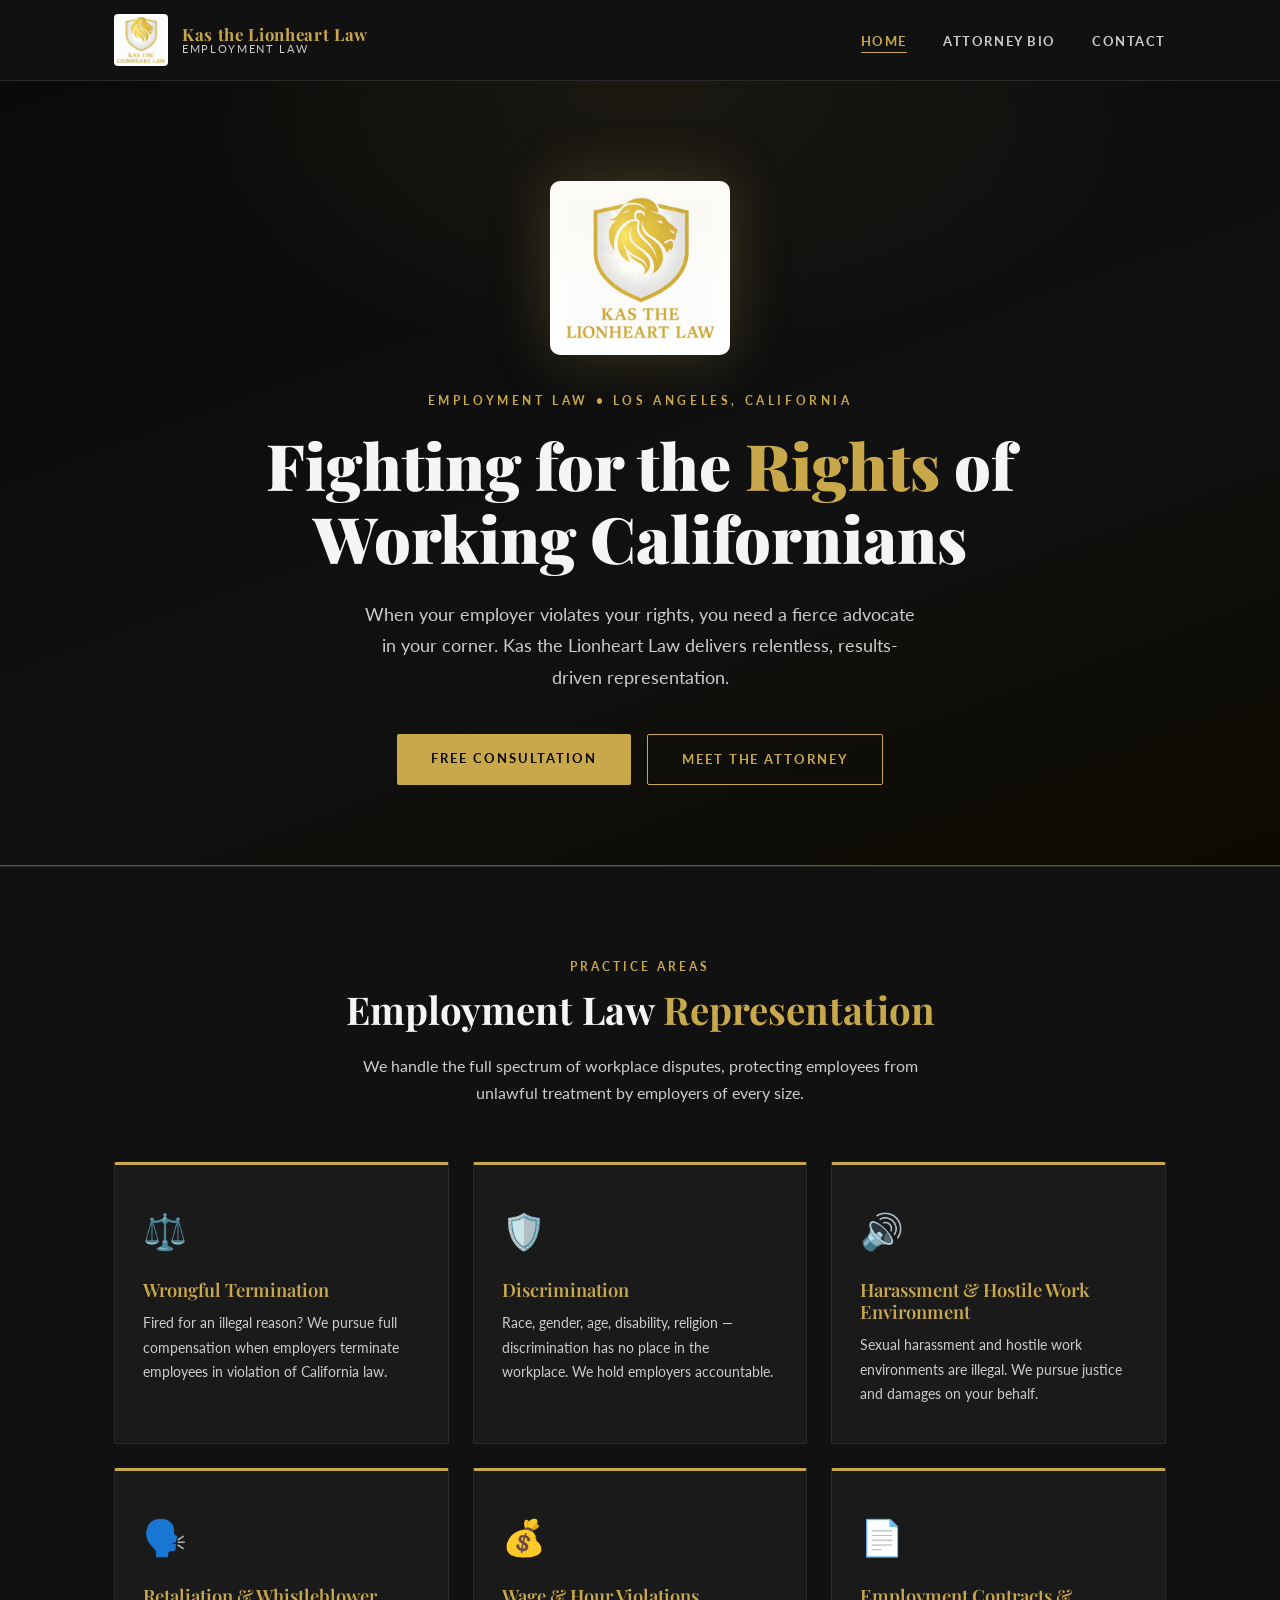
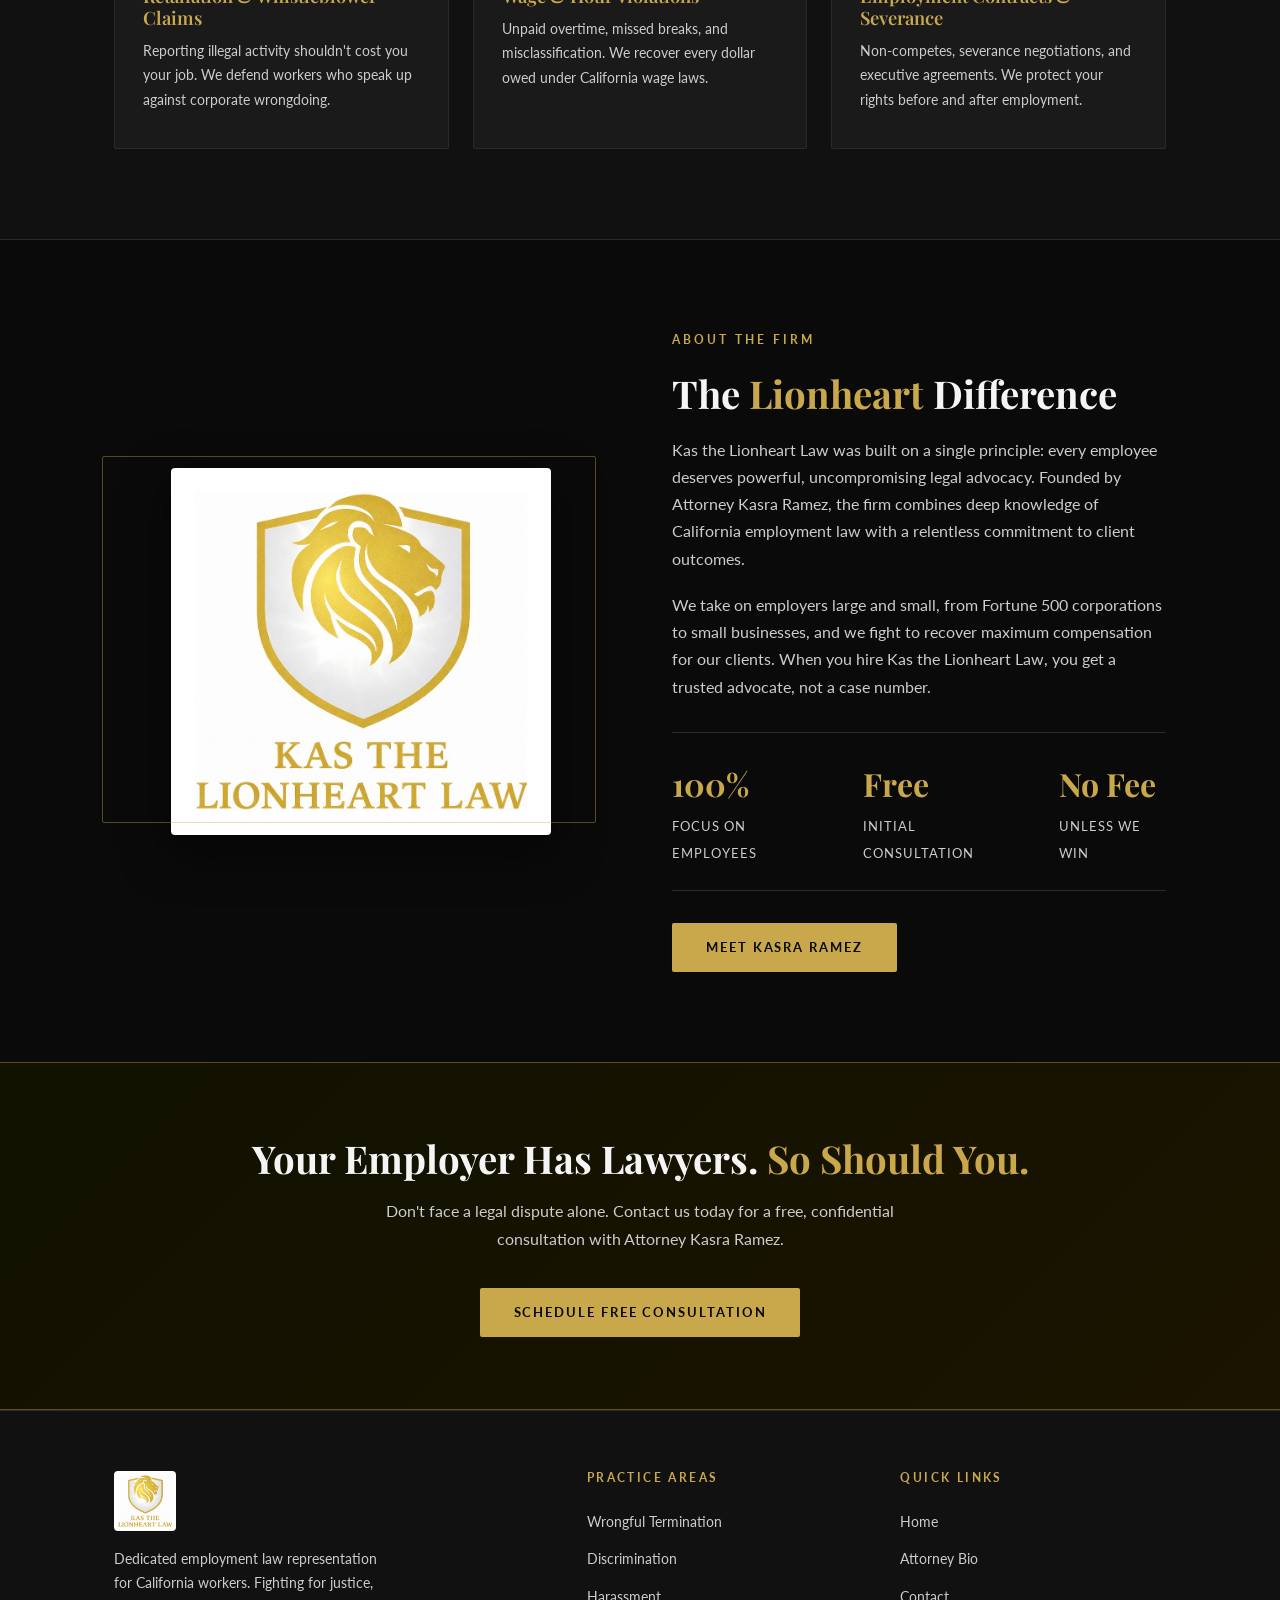
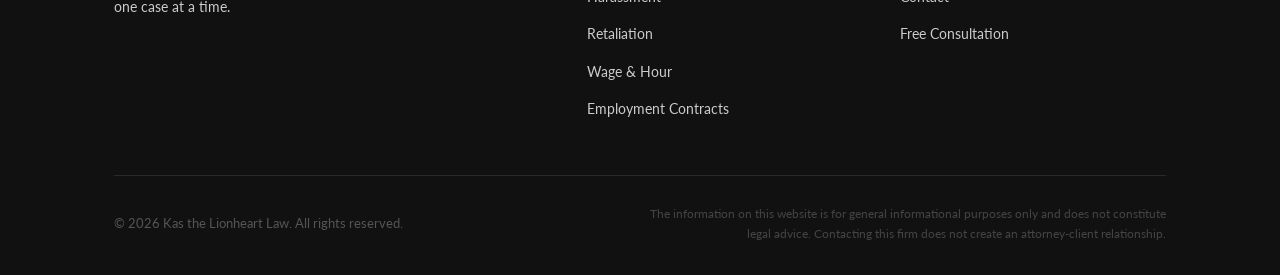
==== index.html @ 190e37e6 "first commit" ====
<!DOCTYPE html>
<html lang="en">
<head>
  <meta charset="UTF-8" />
  <meta name="viewport" content="width=device-width, initial-scale=1.0" />
  <title>Kas the Lionheart Law | Employment Law Attorney Los Angeles</title>
  <meta name="description" content="Kas the Lionheart Law — Aggressive employment law representation in Los Angeles. Attorney Kasra Ramez fights for workers' rights." />
  <link rel="stylesheet" href="styles.css" />
</head>
<body>

  <!-- ===== NAVIGATION ===== -->
  <nav class="navbar">
    <div class="container">
      <a href="index.html" class="navbar-brand">
        <img src="images/logo.jpg" alt="Kas the Lionheart Law Logo" />
        <div class="brand-text">
          <span class="firm-name">Kas the Lionheart Law</span>
          <span class="firm-sub">Employment Law</span>
        </div>
      </a>
      <ul class="nav-links">
        <li><a href="index.html" class="active">Home</a></li>
        <li><a href="bio.html">Attorney Bio</a></li>
        <li><a href="contact.html">Contact</a></li>
      </ul>
    </div>
  </nav>

  <!-- ===== HERO ===== -->
  <section class="hero">
    <div class="container">
      <img src="images/logo.jpg" alt="Kas the Lionheart Law" class="hero-logo" />
      <p class="hero-eyebrow">Employment Law &bull; Los Angeles, California</p>
      <h1>
        Fighting for the <em>Rights</em> of Working Californians
      </h1>
      <p class="hero-tagline">
        When your employer violates your rights, you need a fierce advocate in your corner.
        Kas the Lionheart Law delivers relentless, results-driven representation.
      </p>
      <div class="hero-cta">
        <a href="contact.html" class="btn btn-gold">Free Consultation</a>
        <a href="bio.html" class="btn btn-outline">Meet the Attorney</a>
      </div>
    </div>
  </section>

  <hr class="gold-rule" />

  <!-- ===== SERVICES ===== -->
  <section class="services">
    <div class="container">
      <div class="services-header">
        <p class="section-label">Practice Areas</p>
        <h2 class="section-title">Employment Law <span>Representation</span></h2>
        <p style="max-width:560px;margin:0 auto;font-size:1rem;">
          We handle the full spectrum of workplace disputes, protecting employees
          from unlawful treatment by employers of every size.
        </p>
      </div>
      <div class="services-grid">

        <div class="service-card">
          <div class="service-icon">⚖️</div>
          <h3>Wrongful Termination</h3>
          <p>Fired for an illegal reason? We pursue full compensation when employers terminate employees in violation of California law.</p>
        </div>

        <div class="service-card">
          <div class="service-icon">🛡️</div>
          <h3>Discrimination</h3>
          <p>Race, gender, age, disability, religion — discrimination has no place in the workplace. We hold employers accountable.</p>
        </div>

        <div class="service-card">
          <div class="service-icon">🔊</div>
          <h3>Harassment &amp; Hostile Work Environment</h3>
          <p>Sexual harassment and hostile work environments are illegal. We pursue justice and damages on your behalf.</p>
        </div>

        <div class="service-card">
          <div class="service-icon">🗣️</div>
          <h3>Retaliation &amp; Whistleblower Claims</h3>
          <p>Reporting illegal activity shouldn't cost you your job. We defend workers who speak up against corporate wrongdoing.</p>
        </div>

        <div class="service-card">
          <div class="service-icon">💰</div>
          <h3>Wage &amp; Hour Violations</h3>
          <p>Unpaid overtime, missed breaks, and misclassification. We recover every dollar owed under California wage laws.</p>
        </div>

        <div class="service-card">
          <div class="service-icon">📄</div>
          <h3>Employment Contracts &amp; Severance</h3>
          <p>Non-competes, severance negotiations, and executive agreements. We protect your rights before and after employment.</p>
        </div>

      </div>
    </div>
  </section>

  <!-- ===== ABOUT STRIP ===== -->
  <section class="about-strip">
    <div class="container">
      <div class="about-strip-img">
        <img src="images/logo.jpg" alt="Kas the Lionheart Law" style="background:#fff;padding:24px;border-radius:4px;" />
      </div>
      <div class="about-strip-text">
        <p class="section-label">About the Firm</p>
        <h2 class="section-title">The <span>Lionheart</span> Difference</h2>
        <p>
          Kas the Lionheart Law was built on a single principle: every employee deserves
          powerful, uncompromising legal advocacy. Founded by Attorney Kasra Ramez,
          the firm combines deep knowledge of California employment law with a
          relentless commitment to client outcomes.
        </p>
        <p>
          We take on employers large and small, from Fortune 500 corporations to
          small businesses, and we fight to recover maximum compensation for our clients.
          When you hire Kas the Lionheart Law, you get a trusted advocate, not a
          case number.
        </p>
        <div class="stat-row">
          <div class="stat-item">
            <strong>100%</strong>
            <span>Focus on Employees</span>
          </div>
          <div class="stat-item">
            <strong>Free</strong>
            <span>Initial Consultation</span>
          </div>
          <div class="stat-item">
            <strong>No Fee</strong>
            <span>Unless We Win</span>
          </div>
        </div>
        <a href="bio.html" class="btn btn-gold">Meet Kasra Ramez</a>
      </div>
    </div>
  </section>

  <!-- ===== CTA BANNER ===== -->
  <section class="cta-banner">
    <div class="container">
      <h2>Your Employer Has Lawyers. <span style="color:var(--gold)">So Should You.</span></h2>
      <p>
        Don't face a legal dispute alone. Contact us today for a free,
        confidential consultation with Attorney Kasra Ramez.
      </p>
      <a href="contact.html" class="btn btn-gold">Schedule Free Consultation</a>
    </div>
  </section>

  <!-- ===== FOOTER ===== -->
  <footer class="footer">
    <div class="container">
      <div class="footer-grid">

        <div class="footer-brand">
          <img src="images/logo.jpg" alt="Kas the Lionheart Law" />
          <p>Dedicated employment law representation for California workers. Fighting for justice, one case at a time.</p>
        </div>

        <div class="footer-col">
          <h4>Practice Areas</h4>
          <ul>
            <li><a href="#">Wrongful Termination</a></li>
            <li><a href="#">Discrimination</a></li>
            <li><a href="#">Harassment</a></li>
            <li><a href="#">Retaliation</a></li>
            <li><a href="#">Wage &amp; Hour</a></li>
            <li><a href="#">Employment Contracts</a></li>
          </ul>
        </div>

        <div class="footer-col">
          <h4>Quick Links</h4>
          <ul>
            <li><a href="index.html">Home</a></li>
            <li><a href="bio.html">Attorney Bio</a></li>
            <li><a href="contact.html">Contact</a></li>
            <li><a href="contact.html">Free Consultation</a></li>
          </ul>
        </div>

      </div>

      <div class="footer-bottom">
        <p>&copy; 2026 Kas the Lionheart Law. All rights reserved.</p>
        <p class="disclaimer">
          The information on this website is for general informational purposes only and does not
          constitute legal advice. Contacting this firm does not create an attorney-client relationship.
        </p>
      </div>
    </div>
  </footer>

</body>
</html>
---- styles.css ----
/* ===========================
   KAS THE LIONHEART LAW
   Global Stylesheet
   Theme: Black / White / Gold
   =========================== */

@import url('https://fonts.googleapis.com/css2?family=Playfair+Display:wght@400;600;700;900&family=Lato:wght@300;400;700&display=swap');

/* ---- Reset & Base ---- */
*, *::before, *::after {
  box-sizing: border-box;
  margin: 0;
  padding: 0;
}

:root {
  --gold:        #c9a84c;
  --gold-light:  #e8c96a;
  --gold-dark:   #a07830;
  --black:       #0a0a0a;
  --black-soft:  #111111;
  --black-card:  #1a1a1a;
  --black-hover: #222222;
  --white:       #f5f5f5;
  --white-muted: #cccccc;
  --border:      #2a2a2a;
  --border-gold: rgba(201,168,76,0.4);
  --font-serif:  'Playfair Display', Georgia, serif;
  --font-sans:   'Lato', Arial, sans-serif;
}

html {
  scroll-behavior: smooth;
}

body {
  background-color: var(--black);
  color: var(--white);
  font-family: var(--font-sans);
  font-size: 16px;
  line-height: 1.7;
}

a {
  color: var(--gold);
  text-decoration: none;
  transition: color 0.25s ease;
}

a:hover {
  color: var(--gold-light);
}

img {
  max-width: 100%;
  height: auto;
  display: block;
}

h1, h2, h3, h4 {
  font-family: var(--font-serif);
  line-height: 1.2;
  color: var(--white);
}

p {
  color: var(--white-muted);
  margin-bottom: 1rem;
}

.container {
  max-width: 1100px;
  margin: 0 auto;
  padding: 0 24px;
}

/* ---- Gold Divider ---- */
.gold-rule {
  border: none;
  border-top: 1px solid var(--gold);
  opacity: 0.5;
  margin: 0;
}

/* ---- Section Titles ---- */
.section-label {
  font-family: var(--font-sans);
  font-size: 0.75rem;
  font-weight: 700;
  letter-spacing: 0.25em;
  text-transform: uppercase;
  color: var(--gold);
  margin-bottom: 0.5rem;
}

.section-title {
  font-size: clamp(1.8rem, 3vw, 2.8rem);
  font-weight: 700;
  margin-bottom: 1.25rem;
}

.section-title span {
  color: var(--gold);
}

/* ===========================
   NAVIGATION
   =========================== */
.navbar {
  position: sticky;
  top: 0;
  z-index: 1000;
  background: var(--black-soft);
  border-bottom: 1px solid var(--border);
  padding: 14px 0;
}

.navbar .container {
  display: flex;
  align-items: center;
  justify-content: space-between;
}

.navbar-brand {
  display: flex;
  align-items: center;
  gap: 14px;
  text-decoration: none;
}

.navbar-brand img {
  height: 52px;
  width: auto;
  background: #fff;
  border-radius: 4px;
  padding: 3px;
}

.brand-text {
  display: flex;
  flex-direction: column;
  line-height: 1.1;
}

.brand-text .firm-name {
  font-family: var(--font-serif);
  font-size: 1.05rem;
  font-weight: 700;
  color: var(--gold);
  letter-spacing: 0.04em;
}

.brand-text .firm-sub {
  font-size: 0.7rem;
  letter-spacing: 0.15em;
  text-transform: uppercase;
  color: var(--white-muted);
}

.nav-links {
  list-style: none;
  display: flex;
  gap: 36px;
}

.nav-links a {
  font-family: var(--font-sans);
  font-size: 0.82rem;
  font-weight: 700;
  letter-spacing: 0.12em;
  text-transform: uppercase;
  color: var(--white-muted);
  position: relative;
  padding-bottom: 4px;
  transition: color 0.25s ease;
}

.nav-links a::after {
  content: '';
  position: absolute;
  bottom: 0;
  left: 0;
  width: 0;
  height: 1px;
  background: var(--gold);
  transition: width 0.3s ease;
}

.nav-links a:hover,
.nav-links a.active {
  color: var(--gold);
}

.nav-links a:hover::after,
.nav-links a.active::after {
  width: 100%;
}

/* ===========================
   HERO
   =========================== */
.hero {
  position: relative;
  background: linear-gradient(160deg, #0a0a0a 0%, #111111 60%, #0d0a00 100%);
  padding: 100px 0 80px;
  overflow: hidden;
  text-align: center;
}

.hero::before {
  content: '';
  position: absolute;
  inset: 0;
  background:
    radial-gradient(ellipse 60% 50% at 50% 0%, rgba(201,168,76,0.08) 0%, transparent 70%);
  pointer-events: none;
}

.hero-logo {
  margin: 0 auto 36px;
  width: 180px;
  background: #fff;
  border-radius: 10px;
  padding: 16px;
  box-shadow: 0 0 60px rgba(201,168,76,0.25);
}

.hero-eyebrow {
  font-family: var(--font-sans);
  font-size: 0.75rem;
  font-weight: 700;
  letter-spacing: 0.3em;
  text-transform: uppercase;
  color: var(--gold);
  margin-bottom: 16px;
}

.hero h1 {
  font-size: clamp(2.2rem, 5vw, 4rem);
  font-weight: 900;
  max-width: 760px;
  margin: 0 auto 24px;
  line-height: 1.15;
}

.hero h1 em {
  font-style: normal;
  color: var(--gold);
}

.hero-tagline {
  font-size: 1.1rem;
  max-width: 560px;
  margin: 0 auto 40px;
  color: var(--white-muted);
  line-height: 1.8;
}

.hero-cta {
  display: flex;
  justify-content: center;
  gap: 16px;
  flex-wrap: wrap;
}

/* ===========================
   BUTTONS
   =========================== */
.btn {
  display: inline-block;
  font-family: var(--font-sans);
  font-size: 0.8rem;
  font-weight: 700;
  letter-spacing: 0.15em;
  text-transform: uppercase;
  padding: 14px 34px;
  border-radius: 2px;
  border: none;
  cursor: pointer;
  transition: all 0.3s ease;
  text-decoration: none;
}

.btn-gold {
  background: var(--gold);
  color: var(--black);
}

.btn-gold:hover {
  background: var(--gold-light);
  color: var(--black);
  box-shadow: 0 6px 24px rgba(201,168,76,0.35);
  transform: translateY(-1px);
}

.btn-outline {
  background: transparent;
  color: var(--gold);
  border: 1px solid var(--gold);
}

.btn-outline:hover {
  background: rgba(201,168,76,0.08);
  color: var(--gold-light);
  border-color: var(--gold-light);
  transform: translateY(-1px);
}

/* ===========================
   SERVICES SECTION
   =========================== */
.services {
  padding: 90px 0;
  background: var(--black-soft);
  border-top: 1px solid var(--border);
  border-bottom: 1px solid var(--border);
}

.services-header {
  text-align: center;
  margin-bottom: 56px;
}

.services-grid {
  display: grid;
  grid-template-columns: repeat(auto-fit, minmax(280px, 1fr));
  gap: 24px;
}

.service-card {
  background: var(--black-card);
  border: 1px solid var(--border);
  border-top: 3px solid var(--gold);
  padding: 36px 28px;
  border-radius: 2px;
  transition: transform 0.3s ease, box-shadow 0.3s ease, border-color 0.3s ease;
}

.service-card:hover {
  transform: translateY(-4px);
  box-shadow: 0 12px 36px rgba(0,0,0,0.5);
  border-top-color: var(--gold-light);
}

.service-icon {
  font-size: 2.2rem;
  margin-bottom: 18px;
}

.service-card h3 {
  font-size: 1.15rem;
  font-weight: 600;
  margin-bottom: 10px;
  color: var(--gold);
}

.service-card p {
  font-size: 0.9rem;
  color: var(--white-muted);
  margin: 0;
}

/* ===========================
   ABOUT STRIP
   =========================== */
.about-strip {
  padding: 90px 0;
}

.about-strip .container {
  display: grid;
  grid-template-columns: 1fr 1fr;
  gap: 64px;
  align-items: center;
}

.about-strip-img {
  position: relative;
}

.about-strip-img img {
  border-radius: 2px;
  width: 100%;
  max-width: 380px;
  margin: 0 auto;
  box-shadow: 0 16px 48px rgba(0,0,0,0.6);
}

.about-strip-img::before {
  content: '';
  position: absolute;
  top: -12px;
  left: -12px;
  right: 12px;
  bottom: 12px;
  border: 1px solid var(--border-gold);
  border-radius: 2px;
  pointer-events: none;
}

.about-strip-text .section-title {
  margin-bottom: 20px;
}

.about-strip-text p {
  margin-bottom: 1.2rem;
}

.stat-row {
  display: flex;
  gap: 40px;
  margin: 32px 0;
  padding: 24px 0;
  border-top: 1px solid var(--border);
  border-bottom: 1px solid var(--border);
}

.stat-item strong {
  display: block;
  font-family: var(--font-serif);
  font-size: 2rem;
  color: var(--gold);
}

.stat-item span {
  font-size: 0.8rem;
  letter-spacing: 0.08em;
  text-transform: uppercase;
  color: var(--white-muted);
}

/* ===========================
   CTA BANNER
   =========================== */
.cta-banner {
  background: linear-gradient(135deg, #111100 0%, #1a1400 100%);
  border-top: 1px solid var(--border-gold);
  border-bottom: 1px solid var(--border-gold);
  padding: 72px 0;
  text-align: center;
}

.cta-banner h2 {
  font-size: clamp(1.6rem, 3vw, 2.4rem);
  margin-bottom: 16px;
}

.cta-banner p {
  max-width: 520px;
  margin: 0 auto 36px;
}

/* ===========================
   PAGE HEADER (inner pages)
   =========================== */
.page-header {
  background: linear-gradient(160deg, #0a0a0a 0%, #111111 100%);
  border-bottom: 1px solid var(--border);
  padding: 72px 0 60px;
  position: relative;
  overflow: hidden;
}

.page-header::before {
  content: '';
  position: absolute;
  inset: 0;
  background: radial-gradient(ellipse 60% 80% at 50% 0%, rgba(201,168,76,0.06) 0%, transparent 70%);
  pointer-events: none;
}

.page-header .container {
  position: relative;
  z-index: 1;
}

.page-header .section-label {
  margin-bottom: 8px;
}

.page-header h1 {
  font-size: clamp(2rem, 4vw, 3.2rem);
  font-weight: 900;
}

.page-header p {
  max-width: 580px;
  margin-top: 16px;
  font-size: 1.05rem;
}

/* ===========================
   BIO PAGE
   =========================== */
.bio-section {
  padding: 80px 0;
}

.bio-section .container {
  display: grid;
  grid-template-columns: 340px 1fr;
  gap: 64px;
  align-items: start;
}

.bio-portrait-wrap {
  position: sticky;
  top: 100px;
}

.bio-portrait {
  width: 100%;
  border-radius: 2px;
  box-shadow: 0 16px 48px rgba(0,0,0,0.6);
  background: var(--black-card);
  border: 1px solid var(--border);
  padding: 0;
  overflow: hidden;
}

.bio-portrait-placeholder {
  width: 100%;
  aspect-ratio: 3/4;
  background: linear-gradient(135deg, var(--black-card) 0%, #222 100%);
  display: flex;
  flex-direction: column;
  align-items: center;
  justify-content: center;
  gap: 16px;
  color: var(--gold);
  font-family: var(--font-serif);
  font-size: 1.1rem;
  border: 1px solid var(--border);
}

.bio-portrait-placeholder .initials {
  width: 100px;
  height: 100px;
  border-radius: 50%;
  background: var(--gold);
  color: var(--black);
  display: flex;
  align-items: center;
  justify-content: center;
  font-size: 2.2rem;
  font-weight: 700;
  font-family: var(--font-serif);
}

.bio-card-info {
  background: var(--black-card);
  border: 1px solid var(--border);
  border-top: 3px solid var(--gold);
  padding: 24px;
  margin-top: 20px;
  border-radius: 2px;
}

.bio-card-info h3 {
  font-size: 1.1rem;
  color: var(--gold);
  margin-bottom: 4px;
}

.bio-card-info .title {
  font-size: 0.78rem;
  letter-spacing: 0.12em;
  text-transform: uppercase;
  color: var(--white-muted);
  margin-bottom: 16px;
}

.bio-card-info ul {
  list-style: none;
  font-size: 0.88rem;
}

.bio-card-info ul li {
  display: flex;
  align-items: center;
  gap: 8px;
  padding: 6px 0;
  border-bottom: 1px solid var(--border);
  color: var(--white-muted);
}

.bio-card-info ul li:last-child {
  border-bottom: none;
}

.bio-card-info ul li .icon {
  color: var(--gold);
  font-size: 0.9rem;
}

.bio-content h2 {
  font-size: clamp(1.5rem, 2.5vw, 2.2rem);
  margin-bottom: 24px;
}

.bio-content h2 span {
  color: var(--gold);
}

.bio-content p {
  font-size: 1rem;
  line-height: 1.85;
  color: var(--white-muted);
  margin-bottom: 1.4rem;
}

.bio-content h3 {
  font-size: 1.15rem;
  color: var(--gold);
  margin: 2rem 0 1rem;
  font-family: var(--font-sans);
  font-weight: 700;
  letter-spacing: 0.08em;
  text-transform: uppercase;
}

.practice-list {
  list-style: none;
  display: grid;
  grid-template-columns: 1fr 1fr;
  gap: 8px 16px;
  margin-bottom: 1.5rem;
}

.practice-list li {
  display: flex;
  align-items: center;
  gap: 8px;
  font-size: 0.92rem;
  color: var(--white-muted);
}

.practice-list li::before {
  content: '▸';
  color: var(--gold);
  font-size: 0.8rem;
  flex-shrink: 0;
}

.edu-list {
  list-style: none;
}

.edu-list li {
  padding: 14px 0;
  border-bottom: 1px solid var(--border);
  display: flex;
  gap: 16px;
  align-items: flex-start;
}

.edu-list li:last-child {
  border-bottom: none;
}

.edu-badge {
  background: var(--gold);
  color: var(--black);
  font-size: 0.7rem;
  font-weight: 700;
  letter-spacing: 0.08em;
  text-transform: uppercase;
  padding: 3px 8px;
  border-radius: 2px;
  white-space: nowrap;
  flex-shrink: 0;
  margin-top: 3px;
}

.edu-info strong {
  display: block;
  color: var(--white);
  font-size: 0.95rem;
}

.edu-info span {
  font-size: 0.85rem;
  color: var(--white-muted);
}

/* ===========================
   CONTACT PAGE
   =========================== */
.contact-section {
  padding: 80px 0 100px;
}

.contact-grid {
  display: grid;
  grid-template-columns: 380px 1fr;
  gap: 60px;
  align-items: start;
}

.contact-info-card {
  background: var(--black-card);
  border: 1px solid var(--border);
  border-top: 3px solid var(--gold);
  padding: 36px 28px;
  border-radius: 2px;
  position: sticky;
  top: 100px;
}

.contact-info-card h2 {
  font-size: 1.4rem;
  margin-bottom: 6px;
}

.contact-info-card .sub {
  font-size: 0.82rem;
  letter-spacing: 0.12em;
  text-transform: uppercase;
  color: var(--gold);
  margin-bottom: 28px;
}

.contact-detail {
  display: flex;
  gap: 16px;
  align-items: flex-start;
  padding: 18px 0;
  border-bottom: 1px solid var(--border);
}

.contact-detail:last-of-type {
  border-bottom: none;
}

.contact-detail-icon {
  width: 40px;
  height: 40px;
  background: rgba(201,168,76,0.1);
  border: 1px solid var(--border-gold);
  border-radius: 50%;
  display: flex;
  align-items: center;
  justify-content: center;
  flex-shrink: 0;
  font-size: 1rem;
  color: var(--gold);
}

.contact-detail-text strong {
  display: block;
  font-size: 0.75rem;
  letter-spacing: 0.12em;
  text-transform: uppercase;
  color: var(--gold);
  margin-bottom: 4px;
}

.contact-detail-text span,
.contact-detail-text a {
  font-size: 0.95rem;
  color: var(--white-muted);
}

.contact-detail-text a:hover {
  color: var(--gold-light);
}

/* ---- Inquiry Form ---- */
.form-card {
  background: var(--black-card);
  border: 1px solid var(--border);
  border-radius: 2px;
  padding: 40px;
}

.form-card h2 {
  font-size: 1.6rem;
  margin-bottom: 6px;
}

.form-card .sub-text {
  font-size: 0.92rem;
  color: var(--white-muted);
  margin-bottom: 32px;
}

.form-row {
  display: grid;
  grid-template-columns: 1fr 1fr;
  gap: 20px;
}

.form-group {
  margin-bottom: 20px;
}

.form-group label {
  display: block;
  font-size: 0.78rem;
  font-weight: 700;
  letter-spacing: 0.12em;
  text-transform: uppercase;
  color: var(--gold);
  margin-bottom: 8px;
}

.form-group input,
.form-group select,
.form-group textarea {
  width: 100%;
  background: var(--black-soft);
  border: 1px solid var(--border);
  color: var(--white);
  font-family: var(--font-sans);
  font-size: 0.95rem;
  padding: 12px 16px;
  border-radius: 2px;
  outline: none;
  transition: border-color 0.25s ease, box-shadow 0.25s ease;
  appearance: none;
}

.form-group input::placeholder,
.form-group textarea::placeholder {
  color: #555;
}

.form-group input:focus,
.form-group select:focus,
.form-group textarea:focus {
  border-color: var(--gold);
  box-shadow: 0 0 0 3px rgba(201,168,76,0.1);
}

.form-group select {
  background-image: url("data:image/svg+xml,%3Csvg xmlns='http://www.w3.org/2000/svg' width='12' height='8' viewBox='0 0 12 8'%3E%3Cpath d='M1 1l5 5 5-5' stroke='%23c9a84c' stroke-width='1.5' fill='none' stroke-linecap='round'/%3E%3C/svg%3E");
  background-repeat: no-repeat;
  background-position: right 14px center;
  padding-right: 40px;
  cursor: pointer;
}

.form-group select option {
  background: var(--black-card);
}

.form-group textarea {
  resize: vertical;
  min-height: 140px;
}

.form-disclaimer {
  font-size: 0.8rem;
  color: #555;
  margin-top: -8px;
  margin-bottom: 24px;
  line-height: 1.5;
}

.form-disclaimer strong {
  color: var(--gold);
}

.form-success {
  display: none;
  background: rgba(201,168,76,0.1);
  border: 1px solid var(--border-gold);
  border-radius: 2px;
  padding: 20px 24px;
  margin-top: 20px;
  font-size: 0.95rem;
  color: var(--gold-light);
  text-align: center;
}

/* ===========================
   FOOTER
   =========================== */
.footer {
  background: var(--black-soft);
  border-top: 1px solid var(--border);
  padding: 60px 0 30px;
}

.footer-grid {
  display: grid;
  grid-template-columns: 1.6fr 1fr 1fr;
  gap: 48px;
  padding-bottom: 48px;
  border-bottom: 1px solid var(--border);
}

.footer-brand img {
  height: 60px;
  background: #fff;
  border-radius: 4px;
  padding: 4px;
  margin-bottom: 16px;
}

.footer-brand p {
  font-size: 0.88rem;
  color: var(--white-muted);
  max-width: 280px;
}

.footer-col h4 {
  font-family: var(--font-sans);
  font-size: 0.75rem;
  font-weight: 700;
  letter-spacing: 0.2em;
  text-transform: uppercase;
  color: var(--gold);
  margin-bottom: 16px;
}

.footer-col ul {
  list-style: none;
}

.footer-col ul li {
  padding: 5px 0;
}

.footer-col ul li a {
  font-size: 0.9rem;
  color: var(--white-muted);
}

.footer-col ul li a:hover {
  color: var(--gold);
}

.footer-bottom {
  display: flex;
  justify-content: space-between;
  align-items: center;
  padding-top: 28px;
  gap: 20px;
  flex-wrap: wrap;
}

.footer-bottom p {
  font-size: 0.8rem;
  color: #555;
  margin: 0;
}

.footer-bottom .disclaimer {
  font-size: 0.75rem;
  color: #444;
  max-width: 520px;
  text-align: right;
  margin: 0;
}

/* ===========================
   RESPONSIVE
   =========================== */
@media (max-width: 900px) {
  .about-strip .container {
    grid-template-columns: 1fr;
  }
  .bio-section .container {
    grid-template-columns: 1fr;
  }
  .bio-portrait-wrap {
    position: static;
    max-width: 320px;
  }
  .contact-grid {
    grid-template-columns: 1fr;
  }
  .contact-info-card {
    position: static;
  }
  .footer-grid {
    grid-template-columns: 1fr 1fr;
  }
}

@media (max-width: 640px) {
  .nav-links {
    display: none;
  }
  .form-row {
    grid-template-columns: 1fr;
  }
  .practice-list {
    grid-template-columns: 1fr;
  }
  .footer-grid {
    grid-template-columns: 1fr;
  }
  .stat-row {
    gap: 24px;
  }
  .footer-bottom {
    flex-direction: column;
    text-align: center;
  }
  .footer-bottom .disclaimer {
    text-align: center;
  }
  .form-card {
    padding: 28px 20px;
  }
}
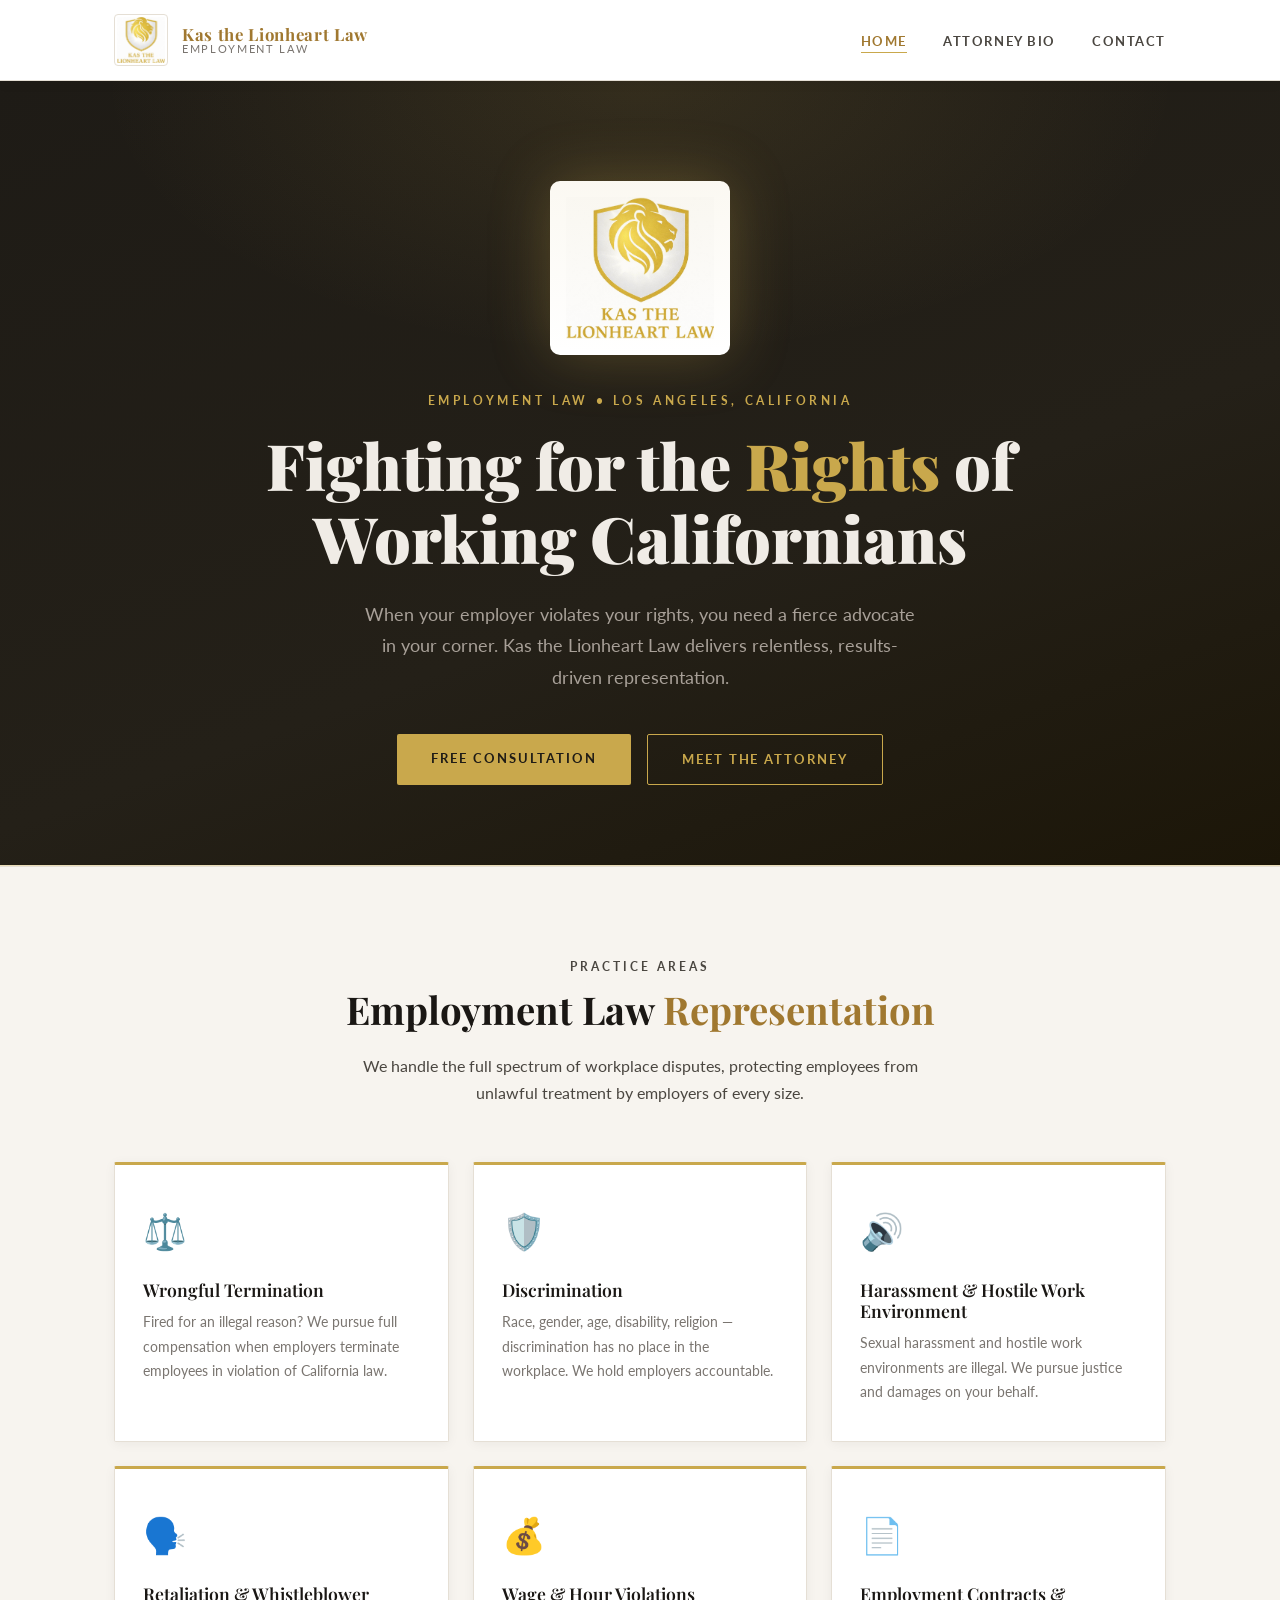
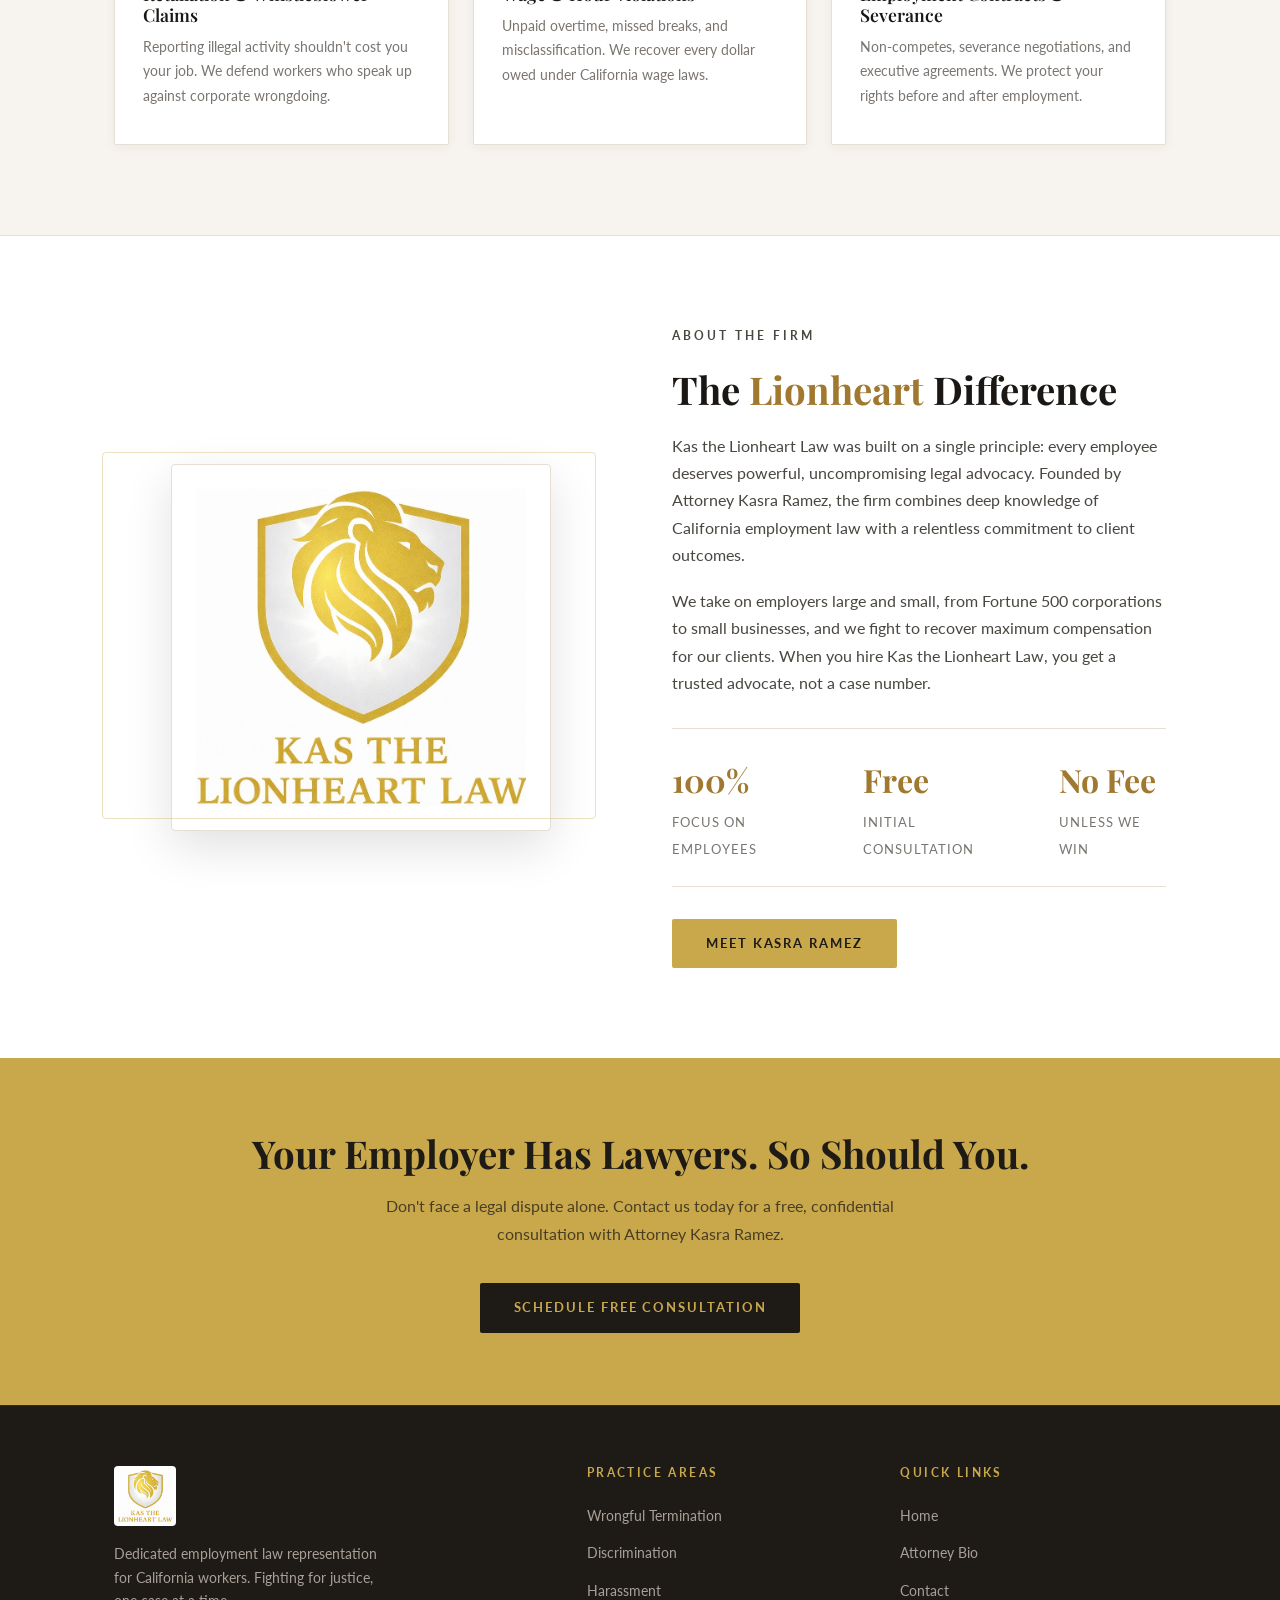
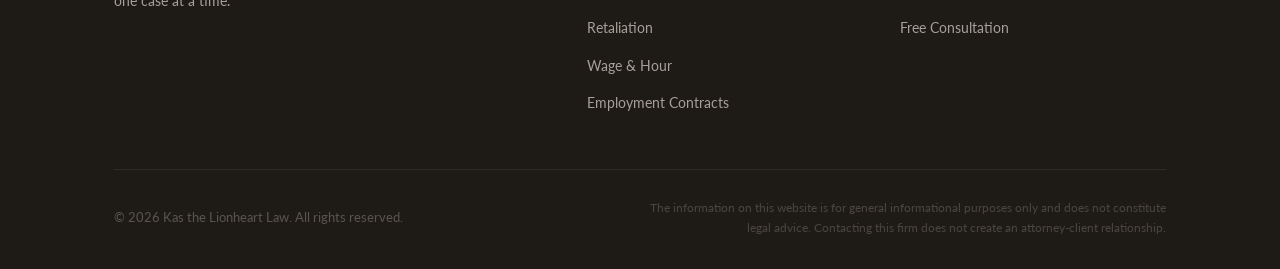
==== commit 8a065d8d: "second commit" ====
--- a/index.html
+++ b/index.html
@@ -144,7 +144,7 @@
   <!-- ===== CTA BANNER ===== -->
   <section class="cta-banner">
     <div class="container">
-      <h2>Your Employer Has Lawyers. <span style="color:var(--gold)">So Should You.</span></h2>
+      <h2>Your Employer Has Lawyers. <span style="color:var(--dark)">So Should You.</span></h2>
       <p>
         Don't face a legal dispute alone. Contact us today for a free,
         confidential consultation with Attorney Kasra Ramez.
--- a/styles.css
+++ b/styles.css
@@ -1,7 +1,7 @@
-/* ===========================
+﻿/* ===========================
    KAS THE LIONHEART LAW
    Global Stylesheet
-   Theme: Black / White / Gold
+   Theme: White / Gold / Gray
    =========================== */
 
 @import url('https://fonts.googleapis.com/css2?family=Playfair+Display:wght@400;600;700;900&family=Lato:wght@300;400;700&display=swap');
@@ -14,995 +14,257 @@
 }
 
 :root {
+  /* Gold */
   --gold:        #c9a84c;
-  --gold-light:  #e8c96a;
+  --gold-light:  #d4b86a;
   --gold-dark:   #a07830;
-  --black:       #0a0a0a;
-  --black-soft:  #111111;
-  --black-card:  #1a1a1a;
-  --black-hover: #222222;
-  --white:       #f5f5f5;
-  --white-muted: #cccccc;
-  --border:      #2a2a2a;
-  --border-gold: rgba(201,168,76,0.4);
+  --gold-pale:   #fdf8ee;
+
+  /* Page surfaces */
+  --bg-white:    #ffffff;
+  --bg-off:      #f7f4ef;
+  --bg-card:     #ffffff;
+
+  /* Dark surfaces - hero & footer only */
+  --dark:        #1e1b16;
+  --dark-soft:   #272420;
+
+  /* Text */
+  --text:        #1a1714;
+  --text-mid:    #4a4640;
+  --text-muted:  #7a7570;
+
+  /* Borders */
+  --border:      #e5dfd5;
+  --border-dark: #2e2a24;
+  --border-gold: rgba(201,168,76,0.35);
+
+  /* White text (dark sections only) */
+  --on-dark:     #f0ece6;
+  --on-dark-dim: #a8a098;
+
   --font-serif:  'Playfair Display', Georgia, serif;
   --font-sans:   'Lato', Arial, sans-serif;
 }
 
-html {
-  scroll-behavior: smooth;
-}
+html { scroll-behavior: smooth; }
 
 body {
-  background-color: var(--black);
-  color: var(--white);
+  background-color: var(--bg-white);
+  color: var(--text);
   font-family: var(--font-sans);
   font-size: 16px;
   line-height: 1.7;
 }
 
-a {
-  color: var(--gold);
-  text-decoration: none;
-  transition: color 0.25s ease;
-}
-
-a:hover {
-  color: var(--gold-light);
-}
-
-img {
-  max-width: 100%;
-  height: auto;
-  display: block;
-}
-
-h1, h2, h3, h4 {
-  font-family: var(--font-serif);
-  line-height: 1.2;
-  color: var(--white);
-}
-
-p {
-  color: var(--white-muted);
-  margin-bottom: 1rem;
-}
-
-.container {
-  max-width: 1100px;
-  margin: 0 auto;
-  padding: 0 24px;
-}
-
-/* ---- Gold Divider ---- */
-.gold-rule {
-  border: none;
-  border-top: 1px solid var(--gold);
-  opacity: 0.5;
-  margin: 0;
-}
-
-/* ---- Section Titles ---- */
+a { color: var(--gold-dark); text-decoration: none; transition: color 0.25s ease; }
+a:hover { color: var(--gold); }
+
+img { max-width: 100%; height: auto; display: block; }
+
+h1, h2, h3, h4 { font-family: var(--font-serif); line-height: 1.2; color: var(--text); }
+
+p { color: var(--text-mid); margin-bottom: 1rem; }
+
+.container { max-width: 1100px; margin: 0 auto; padding: 0 24px; }
+
+.gold-rule { border: none; border-top: 1px solid var(--gold); opacity: 0.4; margin: 0; }
+
 .section-label {
   font-family: var(--font-sans);
   font-size: 0.75rem;
   font-weight: 700;
   letter-spacing: 0.25em;
   text-transform: uppercase;
-  color: var(--gold);
+  color: var(--gold-dark);
   margin-bottom: 0.5rem;
 }
 
-.section-title {
-  font-size: clamp(1.8rem, 3vw, 2.8rem);
-  font-weight: 700;
-  margin-bottom: 1.25rem;
-}
-
-.section-title span {
-  color: var(--gold);
-}
-
-/* ===========================
-   NAVIGATION
-   =========================== */
+.section-title { font-size: clamp(1.8rem, 3vw, 2.8rem); font-weight: 700; margin-bottom: 1.25rem; color: var(--text); }
+.section-title span { color: var(--gold-dark); }
+
+/* === NAVIGATION === */
 .navbar {
-  position: sticky;
-  top: 0;
-  z-index: 1000;
-  background: var(--black-soft);
+  position: sticky; top: 0; z-index: 1000;
+  background: var(--bg-white);
   border-bottom: 1px solid var(--border);
   padding: 14px 0;
-}
-
-.navbar .container {
-  display: flex;
-  align-items: center;
-  justify-content: space-between;
-}
-
-.navbar-brand {
-  display: flex;
-  align-items: center;
-  gap: 14px;
-  text-decoration: none;
-}
-
-.navbar-brand img {
-  height: 52px;
-  width: auto;
-  background: #fff;
-  border-radius: 4px;
-  padding: 3px;
-}
-
-.brand-text {
-  display: flex;
-  flex-direction: column;
-  line-height: 1.1;
-}
-
-.brand-text .firm-name {
-  font-family: var(--font-serif);
-  font-size: 1.05rem;
-  font-weight: 700;
-  color: var(--gold);
-  letter-spacing: 0.04em;
-}
-
-.brand-text .firm-sub {
-  font-size: 0.7rem;
-  letter-spacing: 0.15em;
-  text-transform: uppercase;
-  color: var(--white-muted);
-}
-
-.nav-links {
-  list-style: none;
-  display: flex;
-  gap: 36px;
-}
-
+  box-shadow: 0 2px 12px rgba(0,0,0,0.06);
+}
+.navbar .container { display: flex; align-items: center; justify-content: space-between; }
+.navbar-brand { display: flex; align-items: center; gap: 14px; text-decoration: none; }
+.navbar-brand img { height: 52px; width: auto; border-radius: 4px; padding: 2px; border: 1px solid var(--border); }
+.brand-text { display: flex; flex-direction: column; line-height: 1.1; }
+.brand-text .firm-name { font-family: var(--font-serif); font-size: 1.05rem; font-weight: 700; color: var(--gold-dark); letter-spacing: 0.04em; }
+.brand-text .firm-sub { font-size: 0.7rem; letter-spacing: 0.15em; text-transform: uppercase; color: var(--text-muted); }
+.nav-links { list-style: none; display: flex; gap: 36px; }
 .nav-links a {
-  font-family: var(--font-sans);
-  font-size: 0.82rem;
-  font-weight: 700;
-  letter-spacing: 0.12em;
-  text-transform: uppercase;
-  color: var(--white-muted);
-  position: relative;
-  padding-bottom: 4px;
-  transition: color 0.25s ease;
-}
-
-.nav-links a::after {
-  content: '';
-  position: absolute;
-  bottom: 0;
-  left: 0;
-  width: 0;
-  height: 1px;
-  background: var(--gold);
-  transition: width 0.3s ease;
-}
-
-.nav-links a:hover,
-.nav-links a.active {
-  color: var(--gold);
-}
-
-.nav-links a:hover::after,
-.nav-links a.active::after {
-  width: 100%;
-}
-
-/* ===========================
-   HERO
-   =========================== */
+  font-family: var(--font-sans); font-size: 0.82rem; font-weight: 700;
+  letter-spacing: 0.12em; text-transform: uppercase; color: var(--text-mid);
+  position: relative; padding-bottom: 4px; transition: color 0.25s ease;
+}
+.nav-links a::after { content: ''; position: absolute; bottom: 0; left: 0; width: 0; height: 1px; background: var(--gold); transition: width 0.3s ease; }
+.nav-links a:hover, .nav-links a.active { color: var(--gold-dark); }
+.nav-links a:hover::after, .nav-links a.active::after { width: 100%; }
+
+/* === HERO (dark - intentional) === */
 .hero {
   position: relative;
-  background: linear-gradient(160deg, #0a0a0a 0%, #111111 60%, #0d0a00 100%);
-  padding: 100px 0 80px;
-  overflow: hidden;
-  text-align: center;
-}
-
+  background: linear-gradient(160deg, var(--dark) 0%, #242018 60%, #1c1608 100%);
+  padding: 100px 0 80px; overflow: hidden; text-align: center;
+}
 .hero::before {
-  content: '';
-  position: absolute;
-  inset: 0;
-  background:
-    radial-gradient(ellipse 60% 50% at 50% 0%, rgba(201,168,76,0.08) 0%, transparent 70%);
+  content: ''; position: absolute; inset: 0;
+  background: radial-gradient(ellipse 60% 50% at 50% 0%, rgba(201,168,76,0.12) 0%, transparent 70%);
   pointer-events: none;
 }
-
-.hero-logo {
-  margin: 0 auto 36px;
-  width: 180px;
-  background: #fff;
-  border-radius: 10px;
-  padding: 16px;
-  box-shadow: 0 0 60px rgba(201,168,76,0.25);
-}
-
-.hero-eyebrow {
-  font-family: var(--font-sans);
-  font-size: 0.75rem;
-  font-weight: 700;
-  letter-spacing: 0.3em;
-  text-transform: uppercase;
-  color: var(--gold);
-  margin-bottom: 16px;
-}
-
-.hero h1 {
-  font-size: clamp(2.2rem, 5vw, 4rem);
-  font-weight: 900;
-  max-width: 760px;
-  margin: 0 auto 24px;
-  line-height: 1.15;
-}
-
-.hero h1 em {
-  font-style: normal;
-  color: var(--gold);
-}
-
-.hero-tagline {
-  font-size: 1.1rem;
-  max-width: 560px;
-  margin: 0 auto 40px;
-  color: var(--white-muted);
-  line-height: 1.8;
-}
-
-.hero-cta {
-  display: flex;
-  justify-content: center;
-  gap: 16px;
-  flex-wrap: wrap;
-}
-
-/* ===========================
-   BUTTONS
-   =========================== */
+.hero-logo { margin: 0 auto 36px; width: 180px; background: #fff; border-radius: 10px; padding: 16px; box-shadow: 0 0 60px rgba(201,168,76,0.3); }
+.hero-eyebrow { font-family: var(--font-sans); font-size: 0.75rem; font-weight: 700; letter-spacing: 0.3em; text-transform: uppercase; color: var(--gold); margin-bottom: 16px; }
+.hero h1 { font-size: clamp(2.2rem, 5vw, 4rem); font-weight: 900; max-width: 760px; margin: 0 auto 24px; line-height: 1.15; color: var(--on-dark); }
+.hero h1 em { font-style: normal; color: var(--gold); }
+.hero-tagline { font-size: 1.1rem; max-width: 560px; margin: 0 auto 40px; color: var(--on-dark-dim); line-height: 1.8; }
+.hero-cta { display: flex; justify-content: center; gap: 16px; flex-wrap: wrap; }
+
+/* === BUTTONS === */
 .btn {
-  display: inline-block;
-  font-family: var(--font-sans);
-  font-size: 0.8rem;
-  font-weight: 700;
-  letter-spacing: 0.15em;
-  text-transform: uppercase;
-  padding: 14px 34px;
-  border-radius: 2px;
-  border: none;
-  cursor: pointer;
-  transition: all 0.3s ease;
-  text-decoration: none;
-}
-
-.btn-gold {
-  background: var(--gold);
-  color: var(--black);
-}
-
-.btn-gold:hover {
-  background: var(--gold-light);
-  color: var(--black);
-  box-shadow: 0 6px 24px rgba(201,168,76,0.35);
-  transform: translateY(-1px);
-}
-
-.btn-outline {
-  background: transparent;
-  color: var(--gold);
-  border: 1px solid var(--gold);
-}
-
-.btn-outline:hover {
-  background: rgba(201,168,76,0.08);
-  color: var(--gold-light);
-  border-color: var(--gold-light);
-  transform: translateY(-1px);
-}
-
-/* ===========================
-   SERVICES SECTION
-   =========================== */
-.services {
-  padding: 90px 0;
-  background: var(--black-soft);
-  border-top: 1px solid var(--border);
-  border-bottom: 1px solid var(--border);
-}
-
-.services-header {
-  text-align: center;
-  margin-bottom: 56px;
-}
-
-.services-grid {
-  display: grid;
-  grid-template-columns: repeat(auto-fit, minmax(280px, 1fr));
-  gap: 24px;
-}
-
+  display: inline-block; font-family: var(--font-sans); font-size: 0.8rem; font-weight: 700;
+  letter-spacing: 0.15em; text-transform: uppercase; padding: 14px 34px;
+  border-radius: 2px; border: none; cursor: pointer; transition: all 0.3s ease; text-decoration: none;
+}
+.btn-gold { background: var(--gold); color: var(--dark); }
+.btn-gold:hover { background: var(--gold-light); color: var(--dark); box-shadow: 0 6px 24px rgba(201,168,76,0.4); transform: translateY(-1px); }
+.btn-outline { background: transparent; color: var(--gold); border: 1px solid var(--gold); }
+.btn-outline:hover { background: rgba(201,168,76,0.12); color: var(--gold-light); border-color: var(--gold-light); transform: translateY(-1px); }
+
+/* === SERVICES === */
+.services { padding: 90px 0; background: var(--bg-off); border-top: 1px solid var(--border); border-bottom: 1px solid var(--border); }
+.services-header { text-align: center; margin-bottom: 56px; }
+.services-header p { color: var(--text-mid); }
+.services-grid { display: grid; grid-template-columns: repeat(auto-fit, minmax(280px, 1fr)); gap: 24px; }
 .service-card {
-  background: var(--black-card);
-  border: 1px solid var(--border);
-  border-top: 3px solid var(--gold);
-  padding: 36px 28px;
-  border-radius: 2px;
-  transition: transform 0.3s ease, box-shadow 0.3s ease, border-color 0.3s ease;
-}
-
-.service-card:hover {
-  transform: translateY(-4px);
-  box-shadow: 0 12px 36px rgba(0,0,0,0.5);
-  border-top-color: var(--gold-light);
-}
-
-.service-icon {
-  font-size: 2.2rem;
-  margin-bottom: 18px;
-}
-
-.service-card h3 {
-  font-size: 1.15rem;
-  font-weight: 600;
-  margin-bottom: 10px;
-  color: var(--gold);
-}
-
-.service-card p {
-  font-size: 0.9rem;
-  color: var(--white-muted);
-  margin: 0;
-}
-
-/* ===========================
-   ABOUT STRIP
-   =========================== */
-.about-strip {
-  padding: 90px 0;
-}
-
-.about-strip .container {
-  display: grid;
-  grid-template-columns: 1fr 1fr;
-  gap: 64px;
-  align-items: center;
-}
-
-.about-strip-img {
-  position: relative;
-}
-
-.about-strip-img img {
-  border-radius: 2px;
-  width: 100%;
-  max-width: 380px;
-  margin: 0 auto;
-  box-shadow: 0 16px 48px rgba(0,0,0,0.6);
-}
-
-.about-strip-img::before {
-  content: '';
-  position: absolute;
-  top: -12px;
-  left: -12px;
-  right: 12px;
-  bottom: 12px;
-  border: 1px solid var(--border-gold);
-  border-radius: 2px;
-  pointer-events: none;
-}
-
-.about-strip-text .section-title {
-  margin-bottom: 20px;
-}
-
-.about-strip-text p {
-  margin-bottom: 1.2rem;
-}
-
-.stat-row {
-  display: flex;
-  gap: 40px;
-  margin: 32px 0;
-  padding: 24px 0;
-  border-top: 1px solid var(--border);
-  border-bottom: 1px solid var(--border);
-}
-
-.stat-item strong {
-  display: block;
-  font-family: var(--font-serif);
-  font-size: 2rem;
-  color: var(--gold);
-}
-
-.stat-item span {
-  font-size: 0.8rem;
-  letter-spacing: 0.08em;
-  text-transform: uppercase;
-  color: var(--white-muted);
-}
-
-/* ===========================
-   CTA BANNER
-   =========================== */
-.cta-banner {
-  background: linear-gradient(135deg, #111100 0%, #1a1400 100%);
-  border-top: 1px solid var(--border-gold);
-  border-bottom: 1px solid var(--border-gold);
-  padding: 72px 0;
-  text-align: center;
-}
-
-.cta-banner h2 {
-  font-size: clamp(1.6rem, 3vw, 2.4rem);
-  margin-bottom: 16px;
-}
-
-.cta-banner p {
-  max-width: 520px;
-  margin: 0 auto 36px;
-}
-
-/* ===========================
-   PAGE HEADER (inner pages)
-   =========================== */
-.page-header {
-  background: linear-gradient(160deg, #0a0a0a 0%, #111111 100%);
-  border-bottom: 1px solid var(--border);
-  padding: 72px 0 60px;
-  position: relative;
-  overflow: hidden;
-}
-
-.page-header::before {
-  content: '';
-  position: absolute;
-  inset: 0;
-  background: radial-gradient(ellipse 60% 80% at 50% 0%, rgba(201,168,76,0.06) 0%, transparent 70%);
-  pointer-events: none;
-}
-
-.page-header .container {
-  position: relative;
-  z-index: 1;
-}
-
-.page-header .section-label {
-  margin-bottom: 8px;
-}
-
-.page-header h1 {
-  font-size: clamp(2rem, 4vw, 3.2rem);
-  font-weight: 900;
-}
-
-.page-header p {
-  max-width: 580px;
-  margin-top: 16px;
-  font-size: 1.05rem;
-}
-
-/* ===========================
-   BIO PAGE
-   =========================== */
-.bio-section {
-  padding: 80px 0;
-}
-
-.bio-section .container {
-  display: grid;
-  grid-template-columns: 340px 1fr;
-  gap: 64px;
-  align-items: start;
-}
-
-.bio-portrait-wrap {
-  position: sticky;
-  top: 100px;
-}
-
-.bio-portrait {
-  width: 100%;
-  border-radius: 2px;
-  box-shadow: 0 16px 48px rgba(0,0,0,0.6);
-  background: var(--black-card);
-  border: 1px solid var(--border);
-  padding: 0;
-  overflow: hidden;
-}
-
-.bio-portrait-placeholder {
-  width: 100%;
-  aspect-ratio: 3/4;
-  background: linear-gradient(135deg, var(--black-card) 0%, #222 100%);
-  display: flex;
-  flex-direction: column;
-  align-items: center;
-  justify-content: center;
-  gap: 16px;
-  color: var(--gold);
-  font-family: var(--font-serif);
-  font-size: 1.1rem;
-  border: 1px solid var(--border);
-}
-
-.bio-portrait-placeholder .initials {
-  width: 100px;
-  height: 100px;
-  border-radius: 50%;
-  background: var(--gold);
-  color: var(--black);
-  display: flex;
-  align-items: center;
-  justify-content: center;
-  font-size: 2.2rem;
-  font-weight: 700;
-  font-family: var(--font-serif);
-}
-
-.bio-card-info {
-  background: var(--black-card);
-  border: 1px solid var(--border);
-  border-top: 3px solid var(--gold);
-  padding: 24px;
-  margin-top: 20px;
-  border-radius: 2px;
-}
-
-.bio-card-info h3 {
-  font-size: 1.1rem;
-  color: var(--gold);
-  margin-bottom: 4px;
-}
-
-.bio-card-info .title {
-  font-size: 0.78rem;
-  letter-spacing: 0.12em;
-  text-transform: uppercase;
-  color: var(--white-muted);
-  margin-bottom: 16px;
-}
-
-.bio-card-info ul {
-  list-style: none;
-  font-size: 0.88rem;
-}
-
-.bio-card-info ul li {
-  display: flex;
-  align-items: center;
-  gap: 8px;
-  padding: 6px 0;
-  border-bottom: 1px solid var(--border);
-  color: var(--white-muted);
-}
-
-.bio-card-info ul li:last-child {
-  border-bottom: none;
-}
-
-.bio-card-info ul li .icon {
-  color: var(--gold);
-  font-size: 0.9rem;
-}
-
-.bio-content h2 {
-  font-size: clamp(1.5rem, 2.5vw, 2.2rem);
-  margin-bottom: 24px;
-}
-
-.bio-content h2 span {
-  color: var(--gold);
-}
-
-.bio-content p {
-  font-size: 1rem;
-  line-height: 1.85;
-  color: var(--white-muted);
-  margin-bottom: 1.4rem;
-}
-
-.bio-content h3 {
-  font-size: 1.15rem;
-  color: var(--gold);
-  margin: 2rem 0 1rem;
-  font-family: var(--font-sans);
-  font-weight: 700;
-  letter-spacing: 0.08em;
-  text-transform: uppercase;
-}
-
-.practice-list {
-  list-style: none;
-  display: grid;
-  grid-template-columns: 1fr 1fr;
-  gap: 8px 16px;
-  margin-bottom: 1.5rem;
-}
-
-.practice-list li {
-  display: flex;
-  align-items: center;
-  gap: 8px;
-  font-size: 0.92rem;
-  color: var(--white-muted);
-}
-
-.practice-list li::before {
-  content: '▸';
-  color: var(--gold);
-  font-size: 0.8rem;
-  flex-shrink: 0;
-}
-
-.edu-list {
-  list-style: none;
-}
-
-.edu-list li {
-  padding: 14px 0;
-  border-bottom: 1px solid var(--border);
-  display: flex;
-  gap: 16px;
-  align-items: flex-start;
-}
-
-.edu-list li:last-child {
-  border-bottom: none;
-}
-
-.edu-badge {
-  background: var(--gold);
-  color: var(--black);
-  font-size: 0.7rem;
-  font-weight: 700;
-  letter-spacing: 0.08em;
-  text-transform: uppercase;
-  padding: 3px 8px;
-  border-radius: 2px;
-  white-space: nowrap;
-  flex-shrink: 0;
-  margin-top: 3px;
-}
-
-.edu-info strong {
-  display: block;
-  color: var(--white);
-  font-size: 0.95rem;
-}
-
-.edu-info span {
-  font-size: 0.85rem;
-  color: var(--white-muted);
-}
-
-/* ===========================
-   CONTACT PAGE
-   =========================== */
-.contact-section {
-  padding: 80px 0 100px;
-}
-
-.contact-grid {
-  display: grid;
-  grid-template-columns: 380px 1fr;
-  gap: 60px;
-  align-items: start;
-}
-
-.contact-info-card {
-  background: var(--black-card);
-  border: 1px solid var(--border);
-  border-top: 3px solid var(--gold);
-  padding: 36px 28px;
-  border-radius: 2px;
-  position: sticky;
-  top: 100px;
-}
-
-.contact-info-card h2 {
-  font-size: 1.4rem;
-  margin-bottom: 6px;
-}
-
-.contact-info-card .sub {
-  font-size: 0.82rem;
-  letter-spacing: 0.12em;
-  text-transform: uppercase;
-  color: var(--gold);
-  margin-bottom: 28px;
-}
-
-.contact-detail {
-  display: flex;
-  gap: 16px;
-  align-items: flex-start;
-  padding: 18px 0;
-  border-bottom: 1px solid var(--border);
-}
-
-.contact-detail:last-of-type {
-  border-bottom: none;
-}
-
-.contact-detail-icon {
-  width: 40px;
-  height: 40px;
-  background: rgba(201,168,76,0.1);
-  border: 1px solid var(--border-gold);
-  border-radius: 50%;
-  display: flex;
-  align-items: center;
-  justify-content: center;
-  flex-shrink: 0;
-  font-size: 1rem;
-  color: var(--gold);
-}
-
-.contact-detail-text strong {
-  display: block;
-  font-size: 0.75rem;
-  letter-spacing: 0.12em;
-  text-transform: uppercase;
-  color: var(--gold);
-  margin-bottom: 4px;
-}
-
-.contact-detail-text span,
-.contact-detail-text a {
-  font-size: 0.95rem;
-  color: var(--white-muted);
-}
-
-.contact-detail-text a:hover {
-  color: var(--gold-light);
-}
-
-/* ---- Inquiry Form ---- */
-.form-card {
-  background: var(--black-card);
-  border: 1px solid var(--border);
-  border-radius: 2px;
-  padding: 40px;
-}
-
-.form-card h2 {
-  font-size: 1.6rem;
-  margin-bottom: 6px;
-}
-
-.form-card .sub-text {
-  font-size: 0.92rem;
-  color: var(--white-muted);
-  margin-bottom: 32px;
-}
-
-.form-row {
-  display: grid;
-  grid-template-columns: 1fr 1fr;
-  gap: 20px;
-}
-
-.form-group {
-  margin-bottom: 20px;
-}
-
-.form-group label {
-  display: block;
-  font-size: 0.78rem;
-  font-weight: 700;
-  letter-spacing: 0.12em;
-  text-transform: uppercase;
-  color: var(--gold);
-  margin-bottom: 8px;
-}
-
-.form-group input,
-.form-group select,
-.form-group textarea {
-  width: 100%;
-  background: var(--black-soft);
-  border: 1px solid var(--border);
-  color: var(--white);
-  font-family: var(--font-sans);
-  font-size: 0.95rem;
-  padding: 12px 16px;
-  border-radius: 2px;
-  outline: none;
-  transition: border-color 0.25s ease, box-shadow 0.25s ease;
-  appearance: none;
-}
-
-.form-group input::placeholder,
-.form-group textarea::placeholder {
-  color: #555;
-}
-
-.form-group input:focus,
-.form-group select:focus,
-.form-group textarea:focus {
-  border-color: var(--gold);
-  box-shadow: 0 0 0 3px rgba(201,168,76,0.1);
-}
-
-.form-group select {
-  background-image: url("data:image/svg+xml,%3Csvg xmlns='http://www.w3.org/2000/svg' width='12' height='8' viewBox='0 0 12 8'%3E%3Cpath d='M1 1l5 5 5-5' stroke='%23c9a84c' stroke-width='1.5' fill='none' stroke-linecap='round'/%3E%3C/svg%3E");
-  background-repeat: no-repeat;
-  background-position: right 14px center;
-  padding-right: 40px;
-  cursor: pointer;
-}
-
-.form-group select option {
-  background: var(--black-card);
-}
-
-.form-group textarea {
-  resize: vertical;
-  min-height: 140px;
-}
-
-.form-disclaimer {
-  font-size: 0.8rem;
-  color: #555;
-  margin-top: -8px;
-  margin-bottom: 24px;
-  line-height: 1.5;
-}
-
-.form-disclaimer strong {
-  color: var(--gold);
-}
-
-.form-success {
-  display: none;
-  background: rgba(201,168,76,0.1);
-  border: 1px solid var(--border-gold);
-  border-radius: 2px;
-  padding: 20px 24px;
-  margin-top: 20px;
-  font-size: 0.95rem;
-  color: var(--gold-light);
-  text-align: center;
-}
-
-/* ===========================
-   FOOTER
-   =========================== */
-.footer {
-  background: var(--black-soft);
-  border-top: 1px solid var(--border);
-  padding: 60px 0 30px;
-}
-
-.footer-grid {
-  display: grid;
-  grid-template-columns: 1.6fr 1fr 1fr;
-  gap: 48px;
-  padding-bottom: 48px;
-  border-bottom: 1px solid var(--border);
-}
-
-.footer-brand img {
-  height: 60px;
-  background: #fff;
-  border-radius: 4px;
-  padding: 4px;
-  margin-bottom: 16px;
-}
-
-.footer-brand p {
-  font-size: 0.88rem;
-  color: var(--white-muted);
-  max-width: 280px;
-}
-
-.footer-col h4 {
-  font-family: var(--font-sans);
-  font-size: 0.75rem;
-  font-weight: 700;
-  letter-spacing: 0.2em;
-  text-transform: uppercase;
-  color: var(--gold);
-  margin-bottom: 16px;
-}
-
-.footer-col ul {
-  list-style: none;
-}
-
-.footer-col ul li {
-  padding: 5px 0;
-}
-
-.footer-col ul li a {
-  font-size: 0.9rem;
-  color: var(--white-muted);
-}
-
-.footer-col ul li a:hover {
-  color: var(--gold);
-}
-
-.footer-bottom {
-  display: flex;
-  justify-content: space-between;
-  align-items: center;
-  padding-top: 28px;
-  gap: 20px;
-  flex-wrap: wrap;
-}
-
-.footer-bottom p {
-  font-size: 0.8rem;
-  color: #555;
-  margin: 0;
-}
-
-.footer-bottom .disclaimer {
-  font-size: 0.75rem;
-  color: #444;
-  max-width: 520px;
-  text-align: right;
-  margin: 0;
-}
-
-/* ===========================
-   RESPONSIVE
-   =========================== */
+  background: var(--bg-card); border: 1px solid var(--border); border-top: 3px solid var(--gold);
+  padding: 36px 28px; border-radius: 2px; box-shadow: 0 2px 12px rgba(0,0,0,0.05);
+  transition: transform 0.3s ease, box-shadow 0.3s ease;
+}
+.service-card:hover { transform: translateY(-4px); box-shadow: 0 12px 36px rgba(0,0,0,0.1); }
+.service-icon { font-size: 2.2rem; margin-bottom: 18px; }
+.service-card h3 { font-size: 1.1rem; font-weight: 600; margin-bottom: 10px; color: var(--text); }
+.service-card p { font-size: 0.9rem; color: var(--text-muted); margin: 0; }
+
+/* === ABOUT STRIP === */
+.about-strip { padding: 90px 0; background: var(--bg-white); }
+.about-strip .container { display: grid; grid-template-columns: 1fr 1fr; gap: 64px; align-items: center; }
+.about-strip-img { position: relative; }
+.about-strip-img img { border-radius: 4px; width: 100%; max-width: 380px; margin: 0 auto; box-shadow: 0 16px 48px rgba(0,0,0,0.12); border: 1px solid var(--border); }
+.about-strip-img::before { content: ''; position: absolute; top: -12px; left: -12px; right: 12px; bottom: 12px; border: 1px solid var(--border-gold); border-radius: 4px; pointer-events: none; }
+.about-strip-text .section-title { margin-bottom: 20px; }
+.about-strip-text p { color: var(--text-mid); margin-bottom: 1.2rem; }
+.stat-row { display: flex; gap: 40px; margin: 32px 0; padding: 24px 0; border-top: 1px solid var(--border); border-bottom: 1px solid var(--border); }
+.stat-item strong { display: block; font-family: var(--font-serif); font-size: 2rem; color: var(--gold-dark); }
+.stat-item span { font-size: 0.8rem; letter-spacing: 0.08em; text-transform: uppercase; color: var(--text-muted); }
+
+/* === CTA BANNER (gold background) === */
+.cta-banner { background: var(--gold); padding: 72px 0; text-align: center; }
+.cta-banner h2 { font-size: clamp(1.6rem, 3vw, 2.4rem); margin-bottom: 16px; color: var(--dark); }
+.cta-banner p { max-width: 520px; margin: 0 auto 36px; color: rgba(30,27,22,0.75); }
+.cta-banner .btn-gold { background: var(--dark); color: var(--gold); }
+.cta-banner .btn-gold:hover { background: var(--dark-soft); color: var(--gold-light); box-shadow: 0 6px 24px rgba(0,0,0,0.3); }
+
+/* === PAGE HEADER (inner pages) === */
+.page-header { background: var(--bg-off); border-bottom: 1px solid var(--border); padding: 72px 0 60px; position: relative; overflow: hidden; }
+.page-header::before { content: ''; position: absolute; top: 0; left: 0; right: 0; height: 3px; background: linear-gradient(90deg, transparent, var(--gold), transparent); }
+.page-header .container { position: relative; z-index: 1; }
+.page-header .section-label { margin-bottom: 8px; }
+.page-header h1 { font-size: clamp(2rem, 4vw, 3.2rem); font-weight: 900; color: var(--text); }
+.page-header p { max-width: 580px; margin-top: 16px; font-size: 1.05rem; color: var(--text-mid); }
+
+/* === BIO PAGE === */
+.bio-section { padding: 80px 0; background: var(--bg-white); }
+.bio-section .container { display: grid; grid-template-columns: 340px 1fr; gap: 64px; align-items: start; }
+.bio-portrait-wrap { position: sticky; top: 100px; }
+.bio-portrait { width: 100%; border-radius: 4px; overflow: hidden; box-shadow: 0 12px 40px rgba(0,0,0,0.12); border: 1px solid var(--border); }
+.bio-portrait img { width: 100%; height: auto; display: block; }
+.bio-card-info { background: var(--bg-off); border: 1px solid var(--border); border-top: 3px solid var(--gold); padding: 24px; margin-top: 20px; border-radius: 2px; }
+.bio-card-info h3 { font-size: 1.1rem; color: var(--text); margin-bottom: 4px; }
+.bio-card-info .title { font-size: 0.78rem; letter-spacing: 0.12em; text-transform: uppercase; color: var(--gold-dark); margin-bottom: 16px; }
+.bio-card-info ul { list-style: none; font-size: 0.88rem; }
+.bio-card-info ul li { display: flex; align-items: center; gap: 8px; padding: 7px 0; border-bottom: 1px solid var(--border); color: var(--text-mid); }
+.bio-card-info ul li:last-child { border-bottom: none; }
+.bio-card-info ul li .icon { color: var(--gold-dark); font-size: 0.9rem; }
+.bio-content h2 { font-size: clamp(1.5rem, 2.5vw, 2.2rem); margin-bottom: 24px; color: var(--text); }
+.bio-content h2 span { color: var(--gold-dark); }
+.bio-content p { font-size: 1rem; line-height: 1.85; color: var(--text-mid); margin-bottom: 1.4rem; }
+.bio-content h3 { font-size: 0.78rem; color: var(--gold-dark); margin: 2rem 0 1rem; font-family: var(--font-sans); font-weight: 700; letter-spacing: 0.15em; text-transform: uppercase; padding-bottom: 8px; border-bottom: 1px solid var(--border); }
+.practice-list { list-style: none; display: grid; grid-template-columns: 1fr 1fr; gap: 8px 16px; margin-bottom: 1.5rem; }
+.practice-list li { display: flex; align-items: center; gap: 8px; font-size: 0.92rem; color: var(--text-mid); }
+.practice-list li::before { content: '▸'; color: var(--gold); font-size: 0.8rem; flex-shrink: 0; }
+.edu-list { list-style: none; }
+.edu-list li { padding: 14px 0; border-bottom: 1px solid var(--border); display: flex; gap: 16px; align-items: flex-start; }
+.edu-list li:last-child { border-bottom: none; }
+.edu-badge { background: var(--gold); color: var(--dark); font-size: 0.7rem; font-weight: 700; letter-spacing: 0.08em; text-transform: uppercase; padding: 3px 8px; border-radius: 2px; white-space: nowrap; flex-shrink: 0; margin-top: 3px; }
+.edu-info strong { display: block; color: var(--text); font-size: 0.95rem; }
+.edu-info span { font-size: 0.85rem; color: var(--text-muted); }
+
+/* === CONTACT PAGE === */
+.contact-section { padding: 80px 0 100px; background: var(--bg-white); }
+.contact-grid { display: grid; grid-template-columns: 380px 1fr; gap: 60px; align-items: start; }
+.contact-info-card { background: var(--bg-off); border: 1px solid var(--border); border-top: 3px solid var(--gold); padding: 36px 28px; border-radius: 2px; position: sticky; top: 100px; }
+.contact-info-card h2 { font-size: 1.4rem; margin-bottom: 6px; color: var(--text); }
+.contact-info-card .sub { font-size: 0.82rem; letter-spacing: 0.12em; text-transform: uppercase; color: var(--gold-dark); margin-bottom: 28px; }
+.contact-detail { display: flex; gap: 16px; align-items: flex-start; padding: 18px 0; border-bottom: 1px solid var(--border); }
+.contact-detail:last-of-type { border-bottom: none; }
+.contact-detail-icon { width: 40px; height: 40px; background: var(--gold-pale); border: 1px solid var(--border-gold); border-radius: 50%; display: flex; align-items: center; justify-content: center; flex-shrink: 0; font-size: 1rem; color: var(--gold-dark); }
+.contact-detail-text strong { display: block; font-size: 0.75rem; letter-spacing: 0.12em; text-transform: uppercase; color: var(--gold-dark); margin-bottom: 4px; }
+.contact-detail-text span, .contact-detail-text a { font-size: 0.95rem; color: var(--text-mid); }
+.contact-detail-text a:hover { color: var(--gold-dark); }
+
+/* --- Inquiry Form --- */
+.form-card { background: var(--bg-white); border: 1px solid var(--border); border-radius: 2px; padding: 40px; box-shadow: 0 4px 24px rgba(0,0,0,0.06); }
+.form-card h2 { font-size: 1.6rem; margin-bottom: 6px; color: var(--text); }
+.form-card .sub-text { font-size: 0.92rem; color: var(--text-muted); margin-bottom: 32px; }
+.form-row { display: grid; grid-template-columns: 1fr 1fr; gap: 20px; }
+.form-group { margin-bottom: 20px; }
+.form-group label { display: block; font-size: 0.78rem; font-weight: 700; letter-spacing: 0.12em; text-transform: uppercase; color: var(--text); margin-bottom: 8px; }
+.form-group input, .form-group select, .form-group textarea { width: 100%; background: var(--bg-white); border: 1px solid var(--border); color: var(--text); font-family: var(--font-sans); font-size: 0.95rem; padding: 12px 16px; border-radius: 2px; outline: none; transition: border-color 0.25s ease, box-shadow 0.25s ease; appearance: none; }
+.form-group input::placeholder, .form-group textarea::placeholder { color: var(--text-muted); }
+.form-group input:focus, .form-group select:focus, .form-group textarea:focus { border-color: var(--gold); box-shadow: 0 0 0 3px rgba(201,168,76,0.12); }
+.form-group select { background-image: url("data:image/svg+xml,%3Csvg xmlns='http://www.w3.org/2000/svg' width='12' height='8' viewBox='0 0 12 8'%3E%3Cpath d='M1 1l5 5 5-5' stroke='%23a07830' stroke-width='1.5' fill='none' stroke-linecap='round'/%3E%3C/svg%3E"); background-repeat: no-repeat; background-position: right 14px center; padding-right: 40px; cursor: pointer; }
+.form-group select option { background: var(--bg-white); color: var(--text); }
+.form-group textarea { resize: vertical; min-height: 140px; }
+.form-disclaimer { font-size: 0.8rem; color: var(--text-muted); margin-top: -8px; margin-bottom: 24px; line-height: 1.5; }
+.form-disclaimer strong { color: var(--gold-dark); }
+.form-success { display: none; background: var(--gold-pale); border: 1px solid var(--border-gold); border-radius: 2px; padding: 20px 24px; margin-top: 20px; font-size: 0.95rem; color: var(--gold-dark); text-align: center; }
+
+/* === FOOTER (dark - intentional contrast) === */
+.footer { background: var(--dark); border-top: 1px solid var(--border-dark); padding: 60px 0 30px; }
+.footer-grid { display: grid; grid-template-columns: 1.6fr 1fr 1fr; gap: 48px; padding-bottom: 48px; border-bottom: 1px solid var(--border-dark); }
+.footer-brand img { height: 60px; background: #fff; border-radius: 4px; padding: 4px; margin-bottom: 16px; }
+.footer-brand p { font-size: 0.88rem; color: var(--on-dark-dim); max-width: 280px; margin: 0; }
+.footer-col h4 { font-family: var(--font-sans); font-size: 0.75rem; font-weight: 700; letter-spacing: 0.2em; text-transform: uppercase; color: var(--gold); margin-bottom: 16px; }
+.footer-col ul { list-style: none; }
+.footer-col ul li { padding: 5px 0; }
+.footer-col ul li a { font-size: 0.9rem; color: var(--on-dark-dim); }
+.footer-col ul li a:hover { color: var(--gold); }
+.footer-bottom { display: flex; justify-content: space-between; align-items: center; padding-top: 28px; gap: 20px; flex-wrap: wrap; }
+.footer-bottom p { font-size: 0.8rem; color: #5a5450; margin: 0; }
+.footer-bottom .disclaimer { font-size: 0.75rem; color: #4a4540; max-width: 520px; text-align: right; margin: 0; }
+
+/* === RESPONSIVE === */
 @media (max-width: 900px) {
-  .about-strip .container {
-    grid-template-columns: 1fr;
-  }
-  .bio-section .container {
-    grid-template-columns: 1fr;
-  }
-  .bio-portrait-wrap {
-    position: static;
-    max-width: 320px;
-  }
-  .contact-grid {
-    grid-template-columns: 1fr;
-  }
-  .contact-info-card {
-    position: static;
-  }
-  .footer-grid {
-    grid-template-columns: 1fr 1fr;
-  }
-}
-
+  .about-strip .container { grid-template-columns: 1fr; }
+  .bio-section .container { grid-template-columns: 1fr; }
+  .bio-portrait-wrap { position: static; max-width: 320px; }
+  .contact-grid { grid-template-columns: 1fr; }
+  .contact-info-card { position: static; }
+  .footer-grid { grid-template-columns: 1fr 1fr; }
+}
 @media (max-width: 640px) {
-  .nav-links {
-    display: none;
-  }
-  .form-row {
-    grid-template-columns: 1fr;
-  }
-  .practice-list {
-    grid-template-columns: 1fr;
-  }
-  .footer-grid {
-    grid-template-columns: 1fr;
-  }
-  .stat-row {
-    gap: 24px;
-  }
-  .footer-bottom {
-    flex-direction: column;
-    text-align: center;
-  }
-  .footer-bottom .disclaimer {
-    text-align: center;
-  }
-  .form-card {
-    padding: 28px 20px;
-  }
-}
+  .nav-links { display: none; }
+  .form-row { grid-template-columns: 1fr; }
+  .practice-list { grid-template-columns: 1fr; }
+  .footer-grid { grid-template-columns: 1fr; }
+  .stat-row { gap: 24px; }
+  .footer-bottom { flex-direction: column; text-align: center; }
+  .footer-bottom .disclaimer { text-align: center; }
+  .form-card { padding: 28px 20px; }
+}
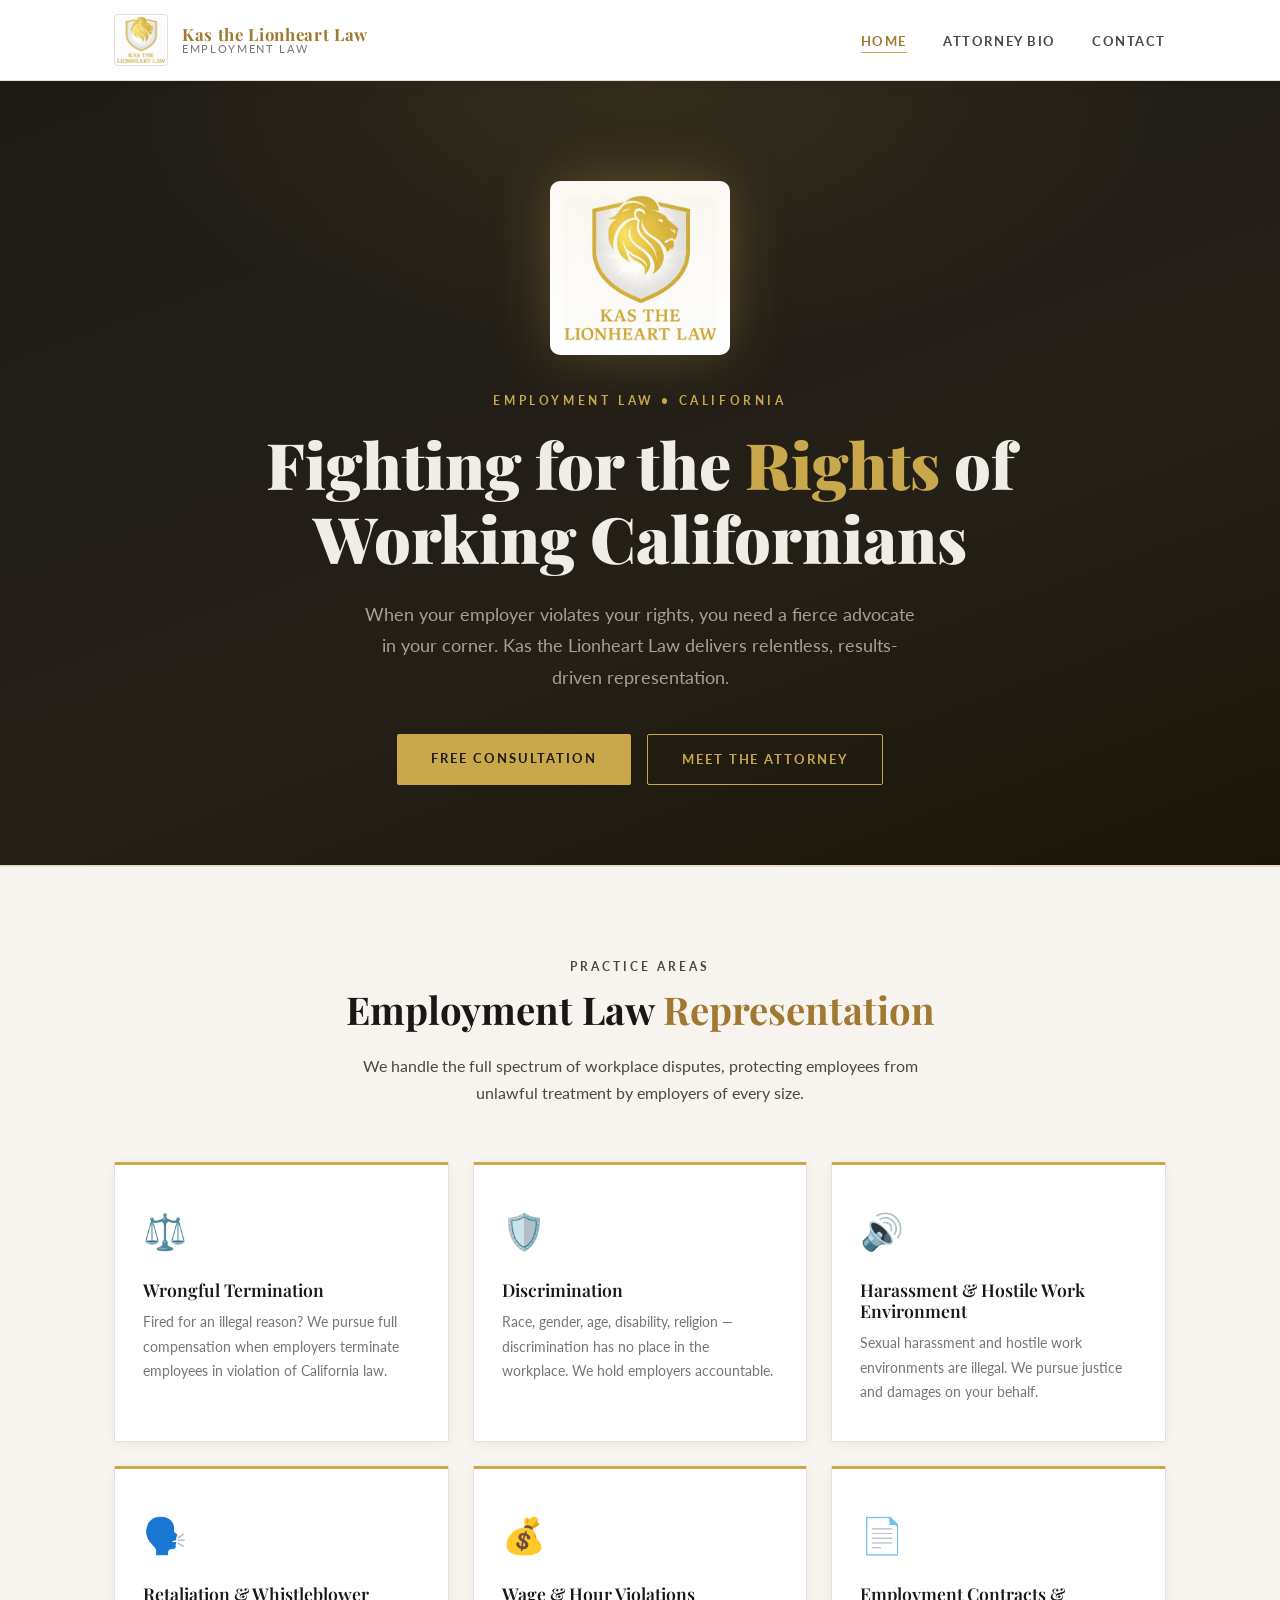
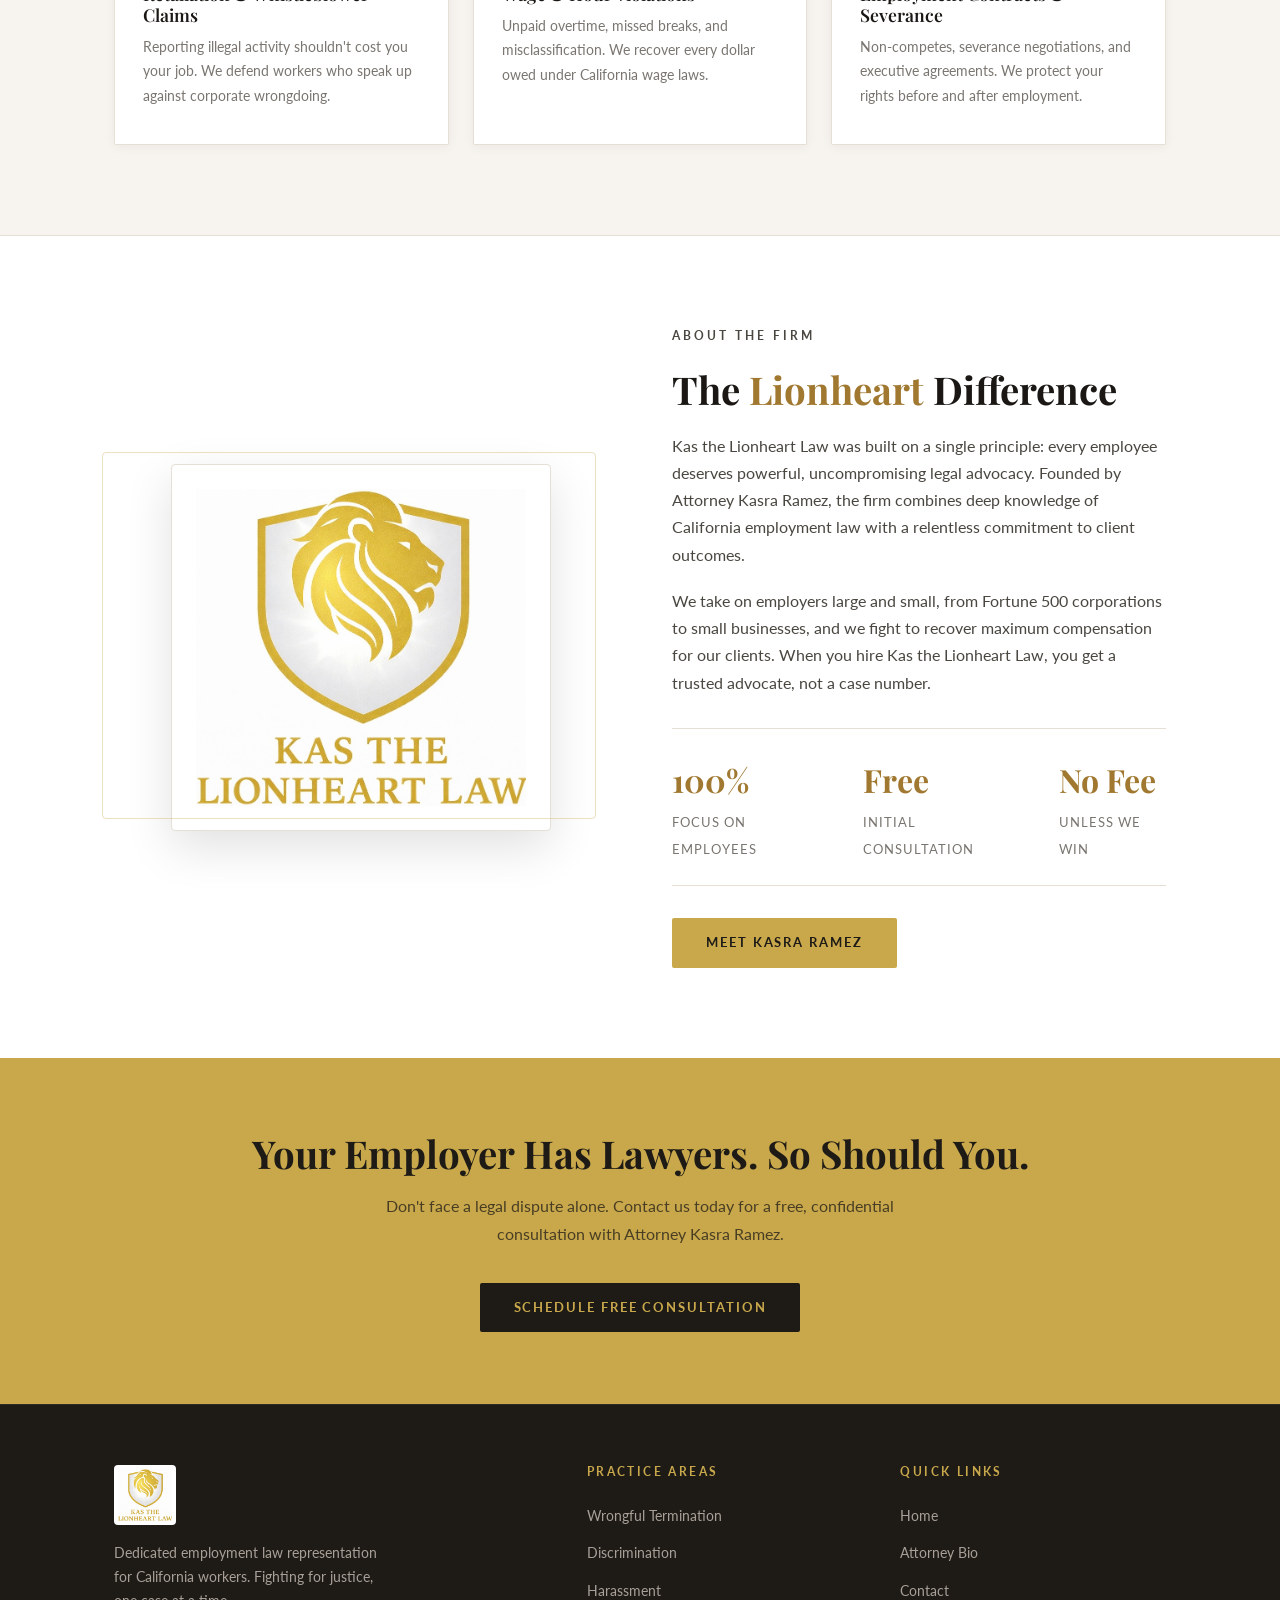
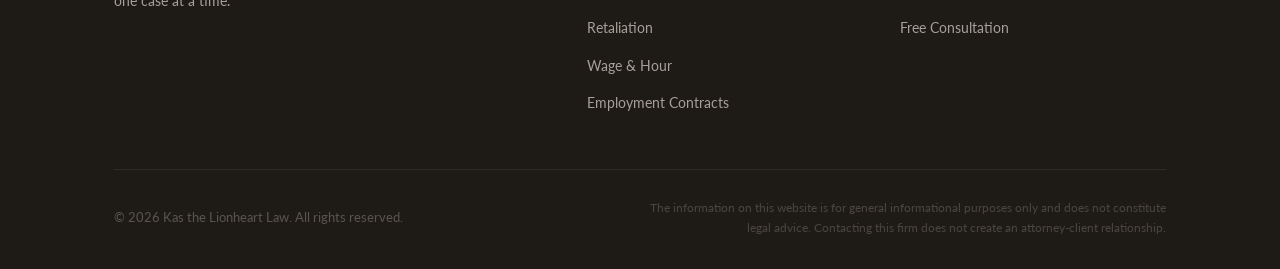
==== commit f96e0b76: "update" ====
--- a/index.html
+++ b/index.html
@@ -3,8 +3,8 @@
 <head>
   <meta charset="UTF-8" />
   <meta name="viewport" content="width=device-width, initial-scale=1.0" />
-  <title>Kas the Lionheart Law | Employment Law Attorney Los Angeles</title>
-  <meta name="description" content="Kas the Lionheart Law — Aggressive employment law representation in Los Angeles. Attorney Kasra Ramez fights for workers' rights." />
+  <title>Kas the Lionheart Law | Employment Law Attorney California</title>
+  <meta name="description" content="Kas the Lionheart Law — Aggressive employment law representation in California. Attorney Kasra Ramez fights for workers' rights." />
   <link rel="stylesheet" href="styles.css" />
 </head>
 <body>
@@ -30,8 +30,10 @@
   <!-- ===== HERO ===== -->
   <section class="hero">
     <div class="container">
-      <img src="images/logo.jpg" alt="Kas the Lionheart Law" class="hero-logo" />
-      <p class="hero-eyebrow">Employment Law &bull; Los Angeles, California</p>
+      <div class="hero-logo-wrap">
+        <img src="images/logo.jpg" alt="Kas the Lionheart Law" />
+      </div>
+      <p class="hero-eyebrow">Employment Law &bull; California</p>
       <h1>
         Fighting for the <em>Rights</em> of Working Californians
       </h1>
--- a/styles.css
+++ b/styles.css
@@ -118,7 +118,17 @@
   background: radial-gradient(ellipse 60% 50% at 50% 0%, rgba(201,168,76,0.12) 0%, transparent 70%);
   pointer-events: none;
 }
-.hero-logo { margin: 0 auto 36px; width: 180px; background: #fff; border-radius: 10px; padding: 16px; box-shadow: 0 0 60px rgba(201,168,76,0.3); }
+.hero-logo-wrap {
+  display: block;
+  width: 180px;
+  max-width: calc(100% - 48px);
+  margin: 0 auto 36px;
+  background: #fff;
+  border-radius: 10px;
+  padding: 14px;
+  box-shadow: 0 0 60px rgba(201,168,76,0.3);
+}
+.hero-logo-wrap img { width: 100%; height: auto; display: block; border-radius: 4px; }
 .hero-eyebrow { font-family: var(--font-sans); font-size: 0.75rem; font-weight: 700; letter-spacing: 0.3em; text-transform: uppercase; color: var(--gold); margin-bottom: 16px; }
 .hero h1 { font-size: clamp(2.2rem, 5vw, 4rem); font-weight: 900; max-width: 760px; margin: 0 auto 24px; line-height: 1.15; color: var(--on-dark); }
 .hero h1 em { font-style: normal; color: var(--gold); }
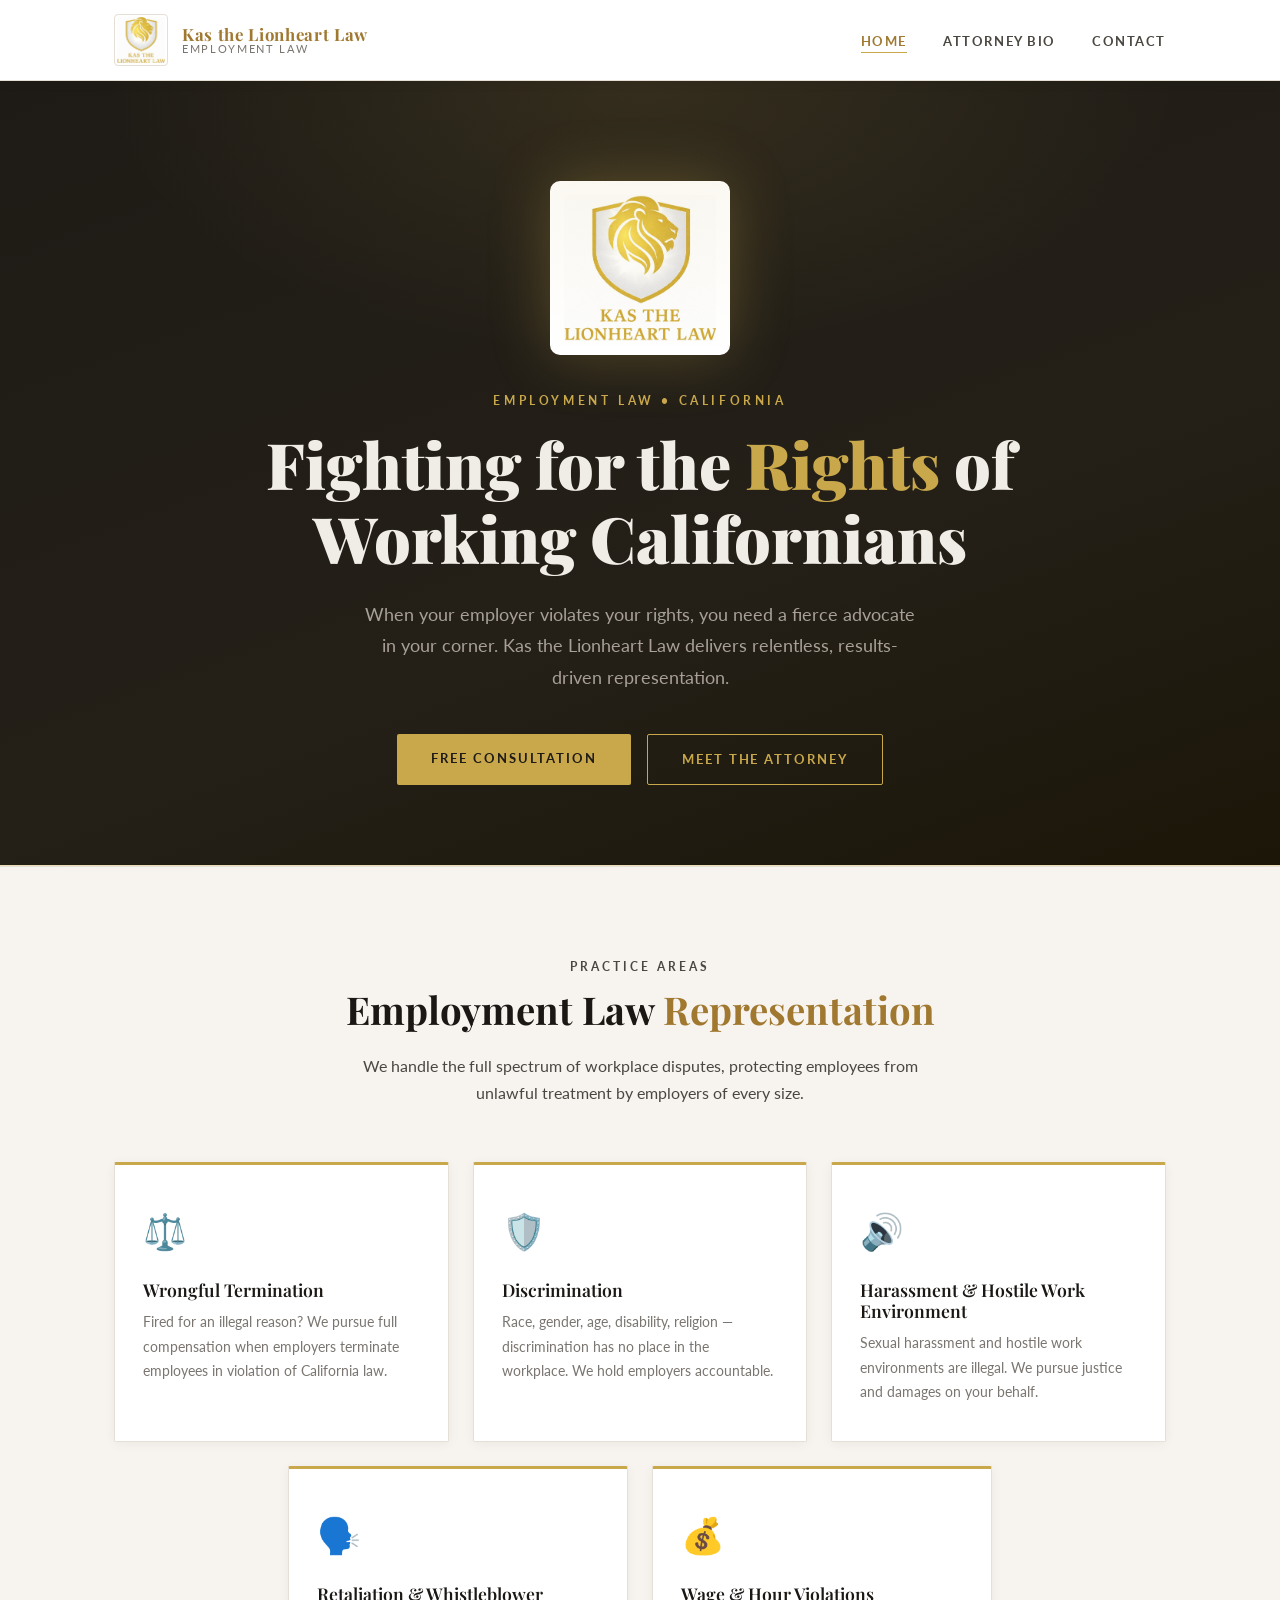
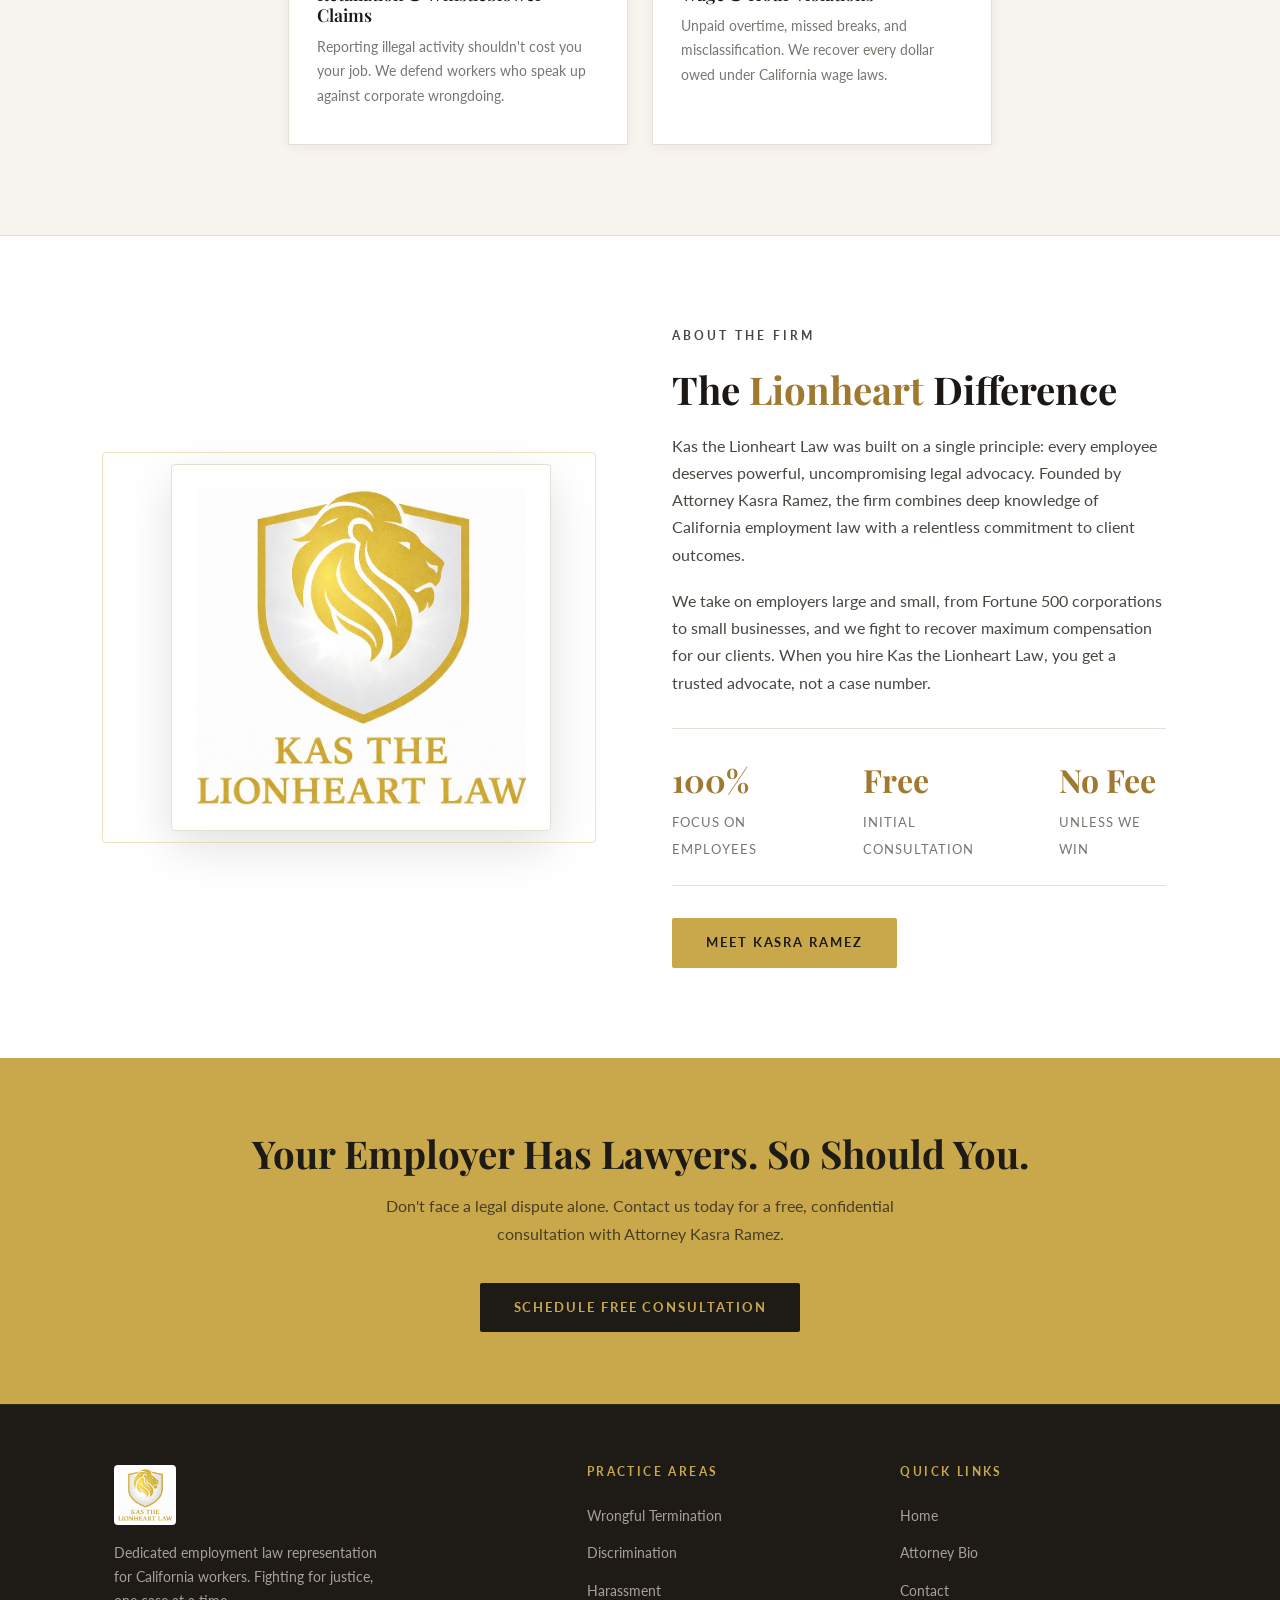
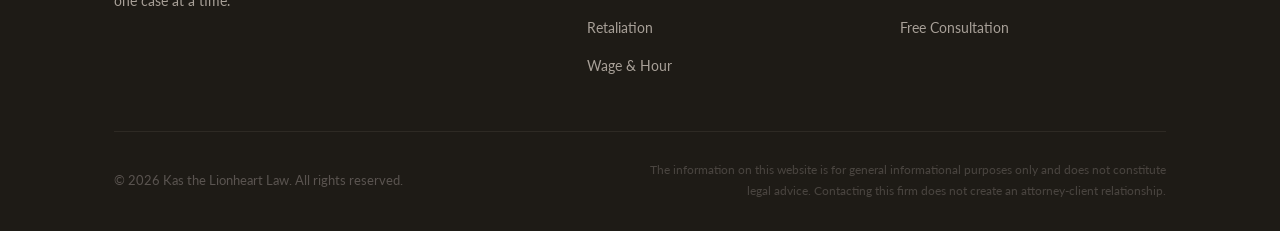
==== commit 0366fc16: "update" ====
--- a/index.html
+++ b/index.html
@@ -93,12 +93,6 @@
           <p>Unpaid overtime, missed breaks, and misclassification. We recover every dollar owed under California wage laws.</p>
         </div>
 
-        <div class="service-card">
-          <div class="service-icon">📄</div>
-          <h3>Employment Contracts &amp; Severance</h3>
-          <p>Non-competes, severance negotiations, and executive agreements. We protect your rights before and after employment.</p>
-        </div>
-
       </div>
     </div>
   </section>
@@ -173,7 +167,6 @@
             <li><a href="#">Harassment</a></li>
             <li><a href="#">Retaliation</a></li>
             <li><a href="#">Wage &amp; Hour</a></li>
-            <li><a href="#">Employment Contracts</a></li>
           </ul>
         </div>
 
--- a/styles.css
+++ b/styles.css
@@ -150,7 +150,8 @@
 .services { padding: 90px 0; background: var(--bg-off); border-top: 1px solid var(--border); border-bottom: 1px solid var(--border); }
 .services-header { text-align: center; margin-bottom: 56px; }
 .services-header p { color: var(--text-mid); }
-.services-grid { display: grid; grid-template-columns: repeat(auto-fit, minmax(280px, 1fr)); gap: 24px; }
+.services-grid { display: flex; flex-wrap: wrap; gap: 24px; justify-content: center; }
+.services-grid .service-card { flex: 1 1 280px; max-width: 340px; width: 100%; }
 .service-card {
   background: var(--bg-card); border: 1px solid var(--border); border-top: 3px solid var(--gold);
   padding: 36px 28px; border-radius: 2px; box-shadow: 0 2px 12px rgba(0,0,0,0.05);
@@ -166,7 +167,7 @@
 .about-strip .container { display: grid; grid-template-columns: 1fr 1fr; gap: 64px; align-items: center; }
 .about-strip-img { position: relative; }
 .about-strip-img img { border-radius: 4px; width: 100%; max-width: 380px; margin: 0 auto; box-shadow: 0 16px 48px rgba(0,0,0,0.12); border: 1px solid var(--border); }
-.about-strip-img::before { content: ''; position: absolute; top: -12px; left: -12px; right: 12px; bottom: 12px; border: 1px solid var(--border-gold); border-radius: 4px; pointer-events: none; }
+.about-strip-img::before { content: ''; position: absolute; top: -12px; left: -12px; right: 12px; bottom: -12px; border: 1px solid var(--border-gold); border-radius: 4px; pointer-events: none; }
 .about-strip-text .section-title { margin-bottom: 20px; }
 .about-strip-text p { color: var(--text-mid); margin-bottom: 1.2rem; }
 .stat-row { display: flex; gap: 40px; margin: 32px 0; padding: 24px 0; border-top: 1px solid var(--border); border-bottom: 1px solid var(--border); }
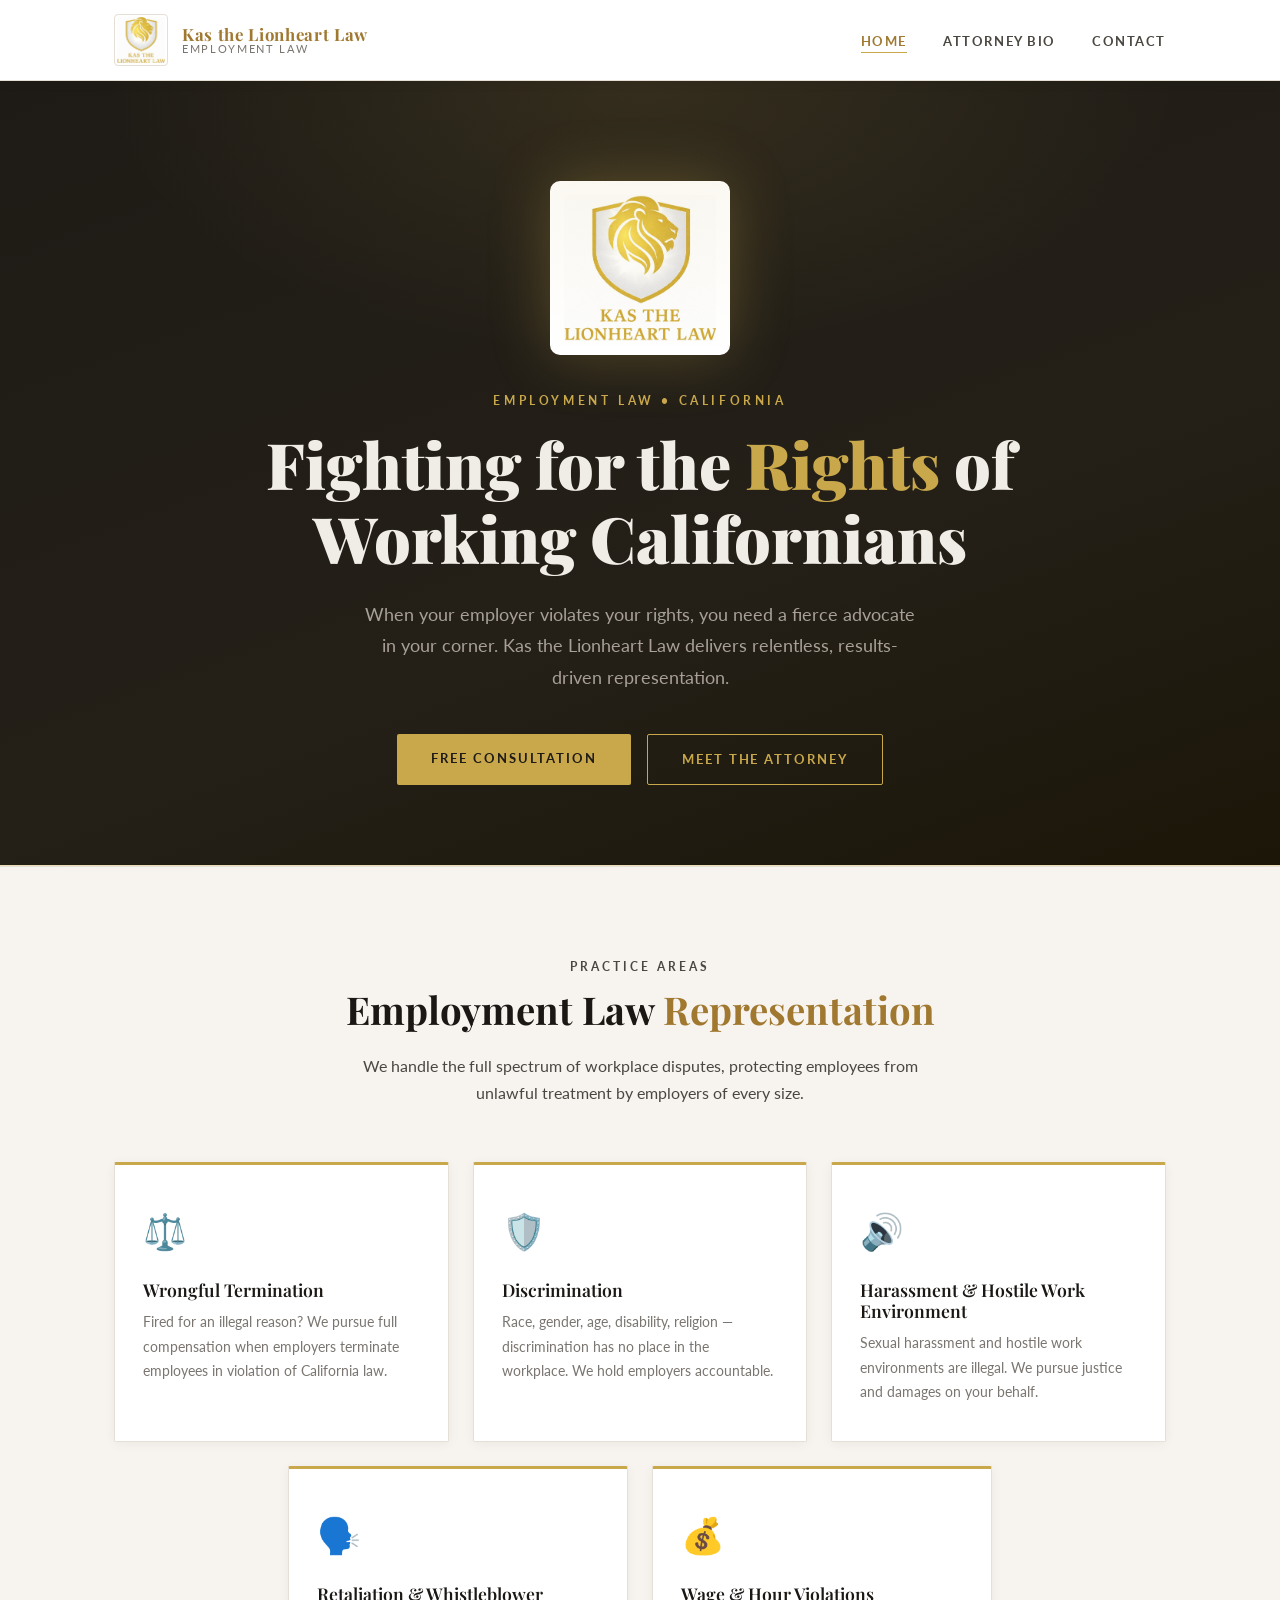
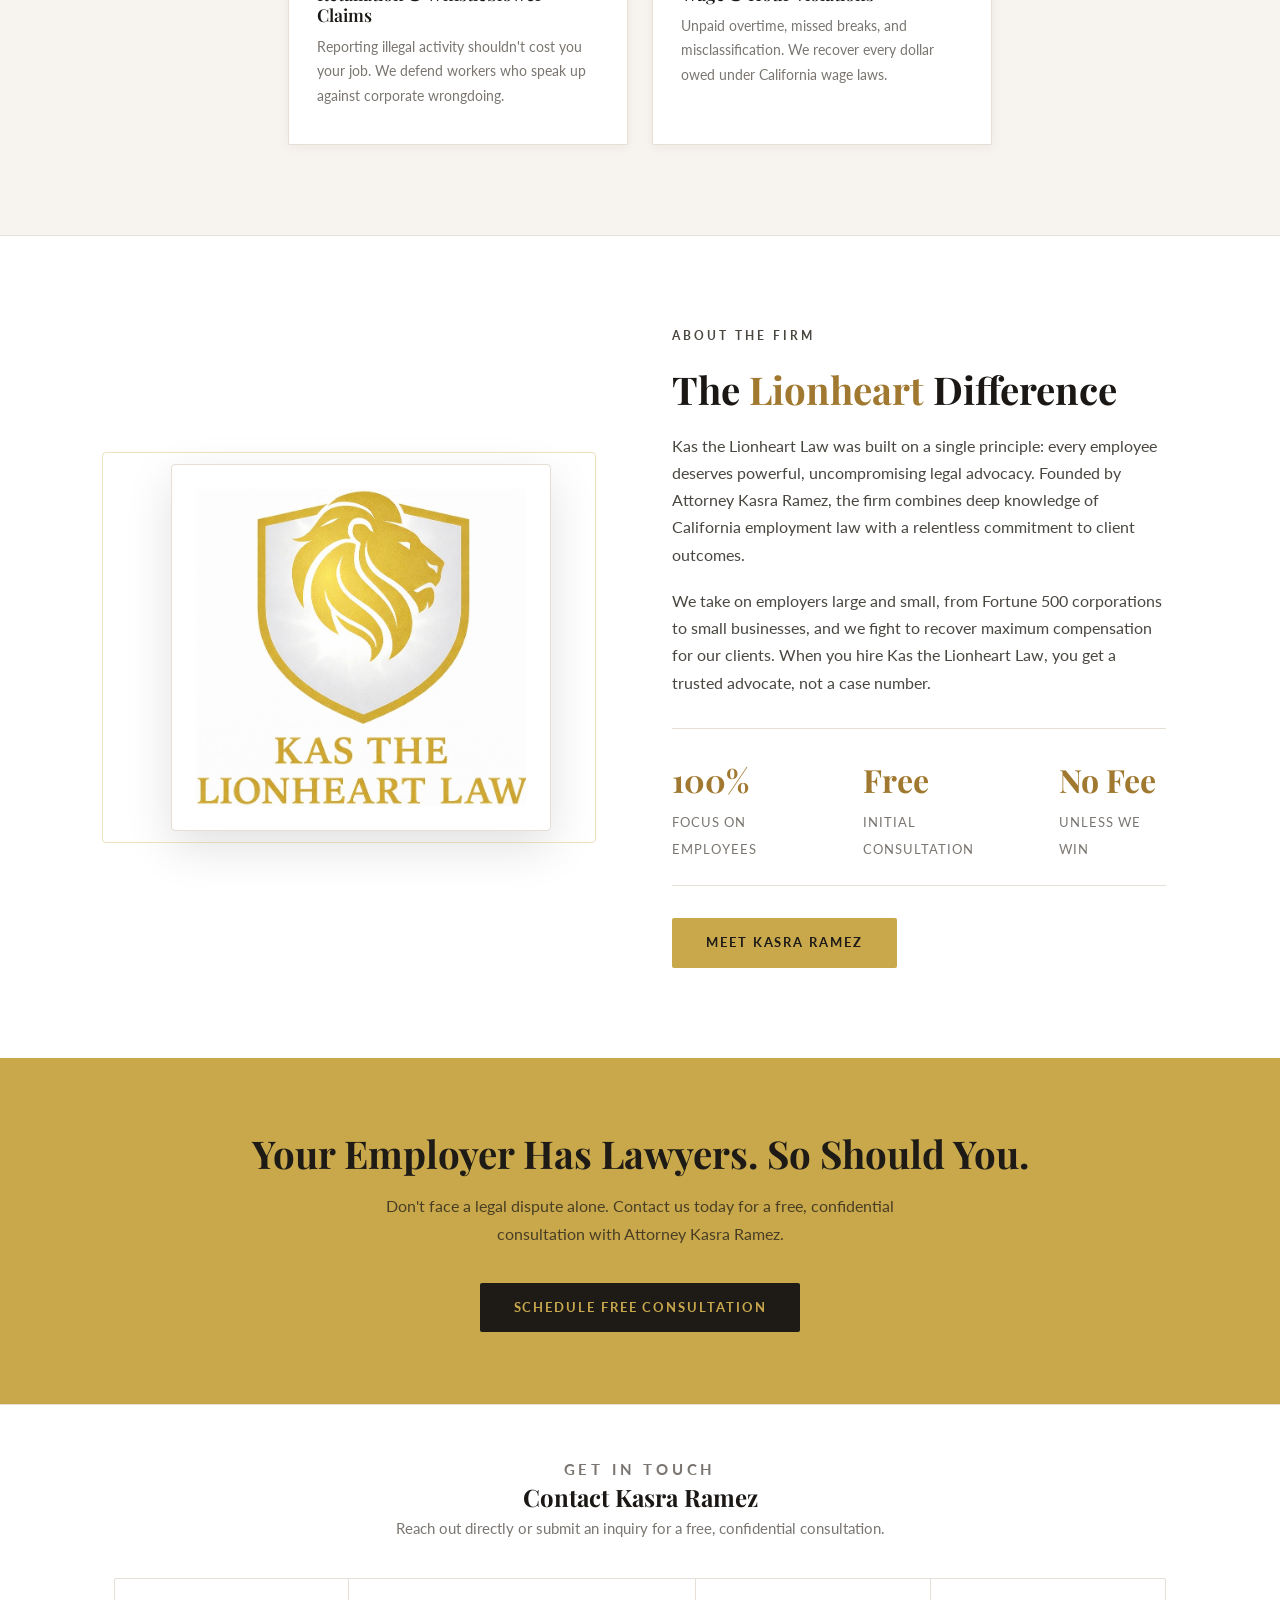
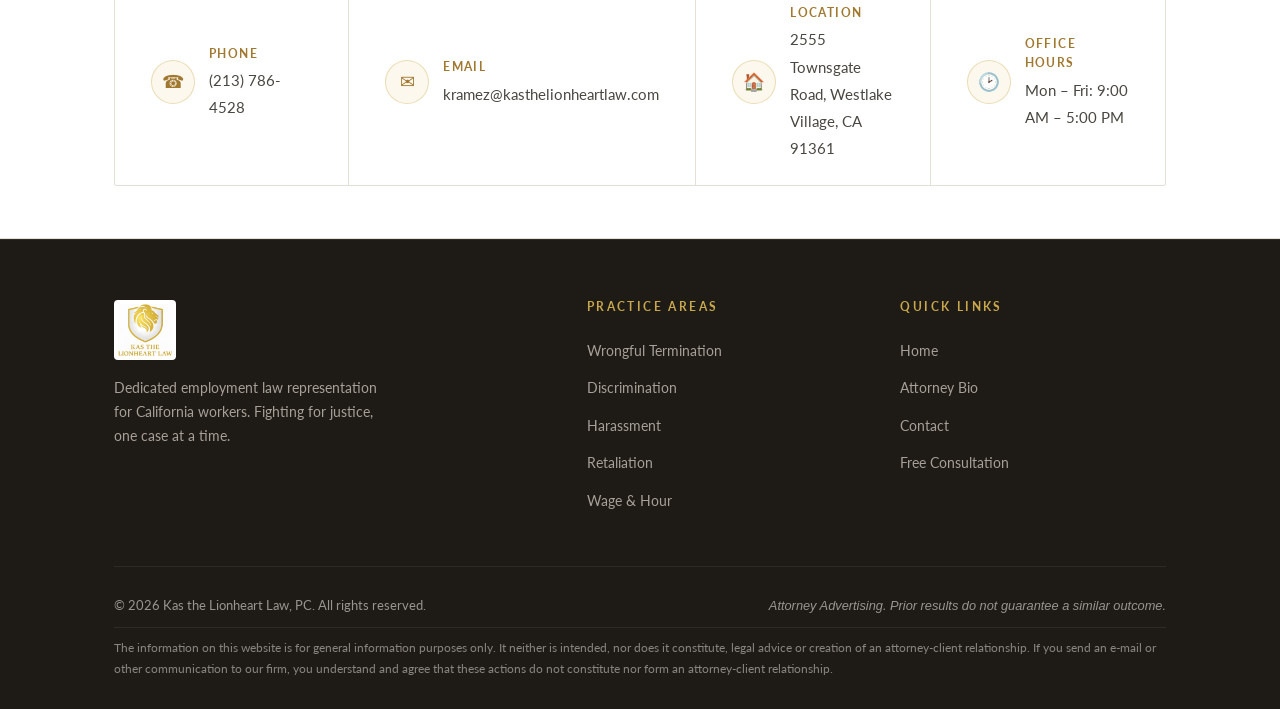
==== commit fc859f73: "update" ====
--- a/index.html
+++ b/index.html
@@ -149,6 +149,47 @@
     </div>
   </section>
 
+  <!-- ===== CONTACT INFO STRIP ===== -->
+  <section class="home-contact-strip">
+    <div class="container">
+      <div class="home-contact-strip-header">
+        <p class="section-label">Get in Touch</p>
+        <h2>Contact Kasra Ramez</h2>
+        <p>Reach out directly or submit an inquiry for a free, confidential consultation.</p>
+      </div>
+      <div class="home-contact-items">
+        <div class="home-contact-item">
+          <div class="home-contact-item-icon">&#9742;</div>
+          <div class="home-contact-item-text">
+            <strong>Phone</strong>
+            <a href="tel:2137864528">(213) 786-4528</a>
+          </div>
+        </div>
+        <div class="home-contact-item">
+          <div class="home-contact-item-icon">&#9993;</div>
+          <div class="home-contact-item-text">
+            <strong>Email</strong>
+            <a href="mailto:kramez@kasthelionheartlaw.com">kramez@kasthelionheartlaw.com</a>
+          </div>
+        </div>
+        <div class="home-contact-item">
+          <div class="home-contact-item-icon">&#127968;</div>
+          <div class="home-contact-item-text">
+            <strong>Location</strong>
+            <span>2555 Townsgate Road, Westlake Village, CA 91361</span>
+          </div>
+        </div>
+        <div class="home-contact-item">
+          <div class="home-contact-item-icon">&#128337;</div>
+          <div class="home-contact-item-text">
+            <strong>Office Hours</strong>
+            <span>Mon &ndash; Fri: 9:00 AM &ndash; 5:00 PM</span>
+          </div>
+        </div>
+      </div>
+    </div>
+  </section>
+
   <!-- ===== FOOTER ===== -->
   <footer class="footer">
     <div class="container">
@@ -183,10 +224,12 @@
       </div>
 
       <div class="footer-bottom">
-        <p>&copy; 2026 Kas the Lionheart Law. All rights reserved.</p>
+        <div class="footer-bottom-top">
+          <p>&copy; 2026 Kas the Lionheart Law, PC. All rights reserved.</p>
+          <p class="footer-advert">Attorney Advertising. Prior results do not guarantee a similar outcome.</p>
+        </div>
         <p class="disclaimer">
-          The information on this website is for general informational purposes only and does not
-          constitute legal advice. Contacting this firm does not create an attorney-client relationship.
+          The information on this website is for general information purposes only. It neither is intended, nor does it constitute, legal advice or creation of an attorney-client relationship. If you send an e-mail or other communication to our firm, you understand and agree that these actions do not constitute nor form an attorney-client relationship.
         </p>
       </div>
     </div>
--- a/styles.css
+++ b/styles.css
@@ -246,6 +246,66 @@
 .form-disclaimer strong { color: var(--gold-dark); }
 .form-success { display: none; background: var(--gold-pale); border: 1px solid var(--border-gold); border-radius: 2px; padding: 20px 24px; margin-top: 20px; font-size: 0.95rem; color: var(--gold-dark); text-align: center; }
 
+/* === HOME CONTACT STRIP === */
+.home-contact-strip {
+  background: var(--bg-white);
+  border-top: 1px solid var(--border);
+  border-bottom: 1px solid var(--border);
+  padding: 52px 0;
+}
+.home-contact-strip-header {
+  text-align: center;
+  margin-bottom: 36px;
+}
+.home-contact-strip-header h2 { font-size: 1.5rem; color: var(--text); margin-bottom: 4px; }
+.home-contact-strip-header p { margin: 0; font-size: 0.95rem; color: var(--text-muted); }
+.home-contact-items {
+  display: flex;
+  justify-content: center;
+  gap: 0;
+  flex-wrap: wrap;
+  border: 1px solid var(--border);
+  border-radius: 2px;
+  overflow: hidden;
+}
+.home-contact-item {
+  display: flex;
+  align-items: center;
+  gap: 14px;
+  padding: 24px 36px;
+  flex: 1 1 220px;
+  border-right: 1px solid var(--border);
+}
+.home-contact-item:last-child { border-right: none; }
+.home-contact-item-icon {
+  width: 44px; height: 44px; flex-shrink: 0;
+  background: var(--gold-pale);
+  border: 1px solid var(--border-gold);
+  border-radius: 50%;
+  display: flex; align-items: center; justify-content: center;
+  font-size: 1.1rem; color: var(--gold-dark);
+}
+.home-contact-item-text strong {
+  display: block;
+  font-size: 0.72rem;
+  font-weight: 700;
+  letter-spacing: 0.12em;
+  text-transform: uppercase;
+  color: var(--gold-dark);
+  margin-bottom: 3px;
+}
+.home-contact-item-text span,
+.home-contact-item-text a {
+  font-size: 0.92rem;
+  color: var(--text-mid);
+  text-decoration: none;
+}
+.home-contact-item-text a:hover { color: var(--gold-dark); }
+@media (max-width: 640px) {
+  .home-contact-item { border-right: none; border-bottom: 1px solid var(--border); }
+  .home-contact-item:last-child { border-bottom: none; }
+}
+
 /* === FOOTER (dark - intentional contrast) === */
 .footer { background: var(--dark); border-top: 1px solid var(--border-dark); padding: 60px 0 30px; }
 .footer-grid { display: grid; grid-template-columns: 1.6fr 1fr 1fr; gap: 48px; padding-bottom: 48px; border-bottom: 1px solid var(--border-dark); }
@@ -256,9 +316,11 @@
 .footer-col ul li { padding: 5px 0; }
 .footer-col ul li a { font-size: 0.9rem; color: var(--on-dark-dim); }
 .footer-col ul li a:hover { color: var(--gold); }
-.footer-bottom { display: flex; justify-content: space-between; align-items: center; padding-top: 28px; gap: 20px; flex-wrap: wrap; }
-.footer-bottom p { font-size: 0.8rem; color: #5a5450; margin: 0; }
-.footer-bottom .disclaimer { font-size: 0.75rem; color: #4a4540; max-width: 520px; text-align: right; margin: 0; }
+.footer-bottom { display: flex; flex-direction: column; gap: 10px; padding-top: 28px; }
+.footer-bottom-top { display: flex; justify-content: space-between; align-items: center; flex-wrap: wrap; gap: 10px; }
+.footer-bottom p { font-size: 0.8rem; color: #9a9490; margin: 0; }
+.footer-advert { font-size: 0.78rem; color: #9a9490; font-style: italic; margin: 0; }
+.footer-bottom .disclaimer { font-size: 0.78rem; color: #8a8480; max-width: 100%; text-align: left; margin: 0; line-height: 1.65; border-top: 1px solid var(--border-dark); padding-top: 10px; }
 
 /* === RESPONSIVE === */
 @media (max-width: 900px) {
@@ -275,7 +337,7 @@
   .practice-list { grid-template-columns: 1fr; }
   .footer-grid { grid-template-columns: 1fr; }
   .stat-row { gap: 24px; }
-  .footer-bottom { flex-direction: column; text-align: center; }
-  .footer-bottom .disclaimer { text-align: center; }
+  .footer-bottom { flex-direction: column; align-items: flex-start; }
+  .footer-bottom .disclaimer { text-align: left; }
   .form-card { padding: 28px 20px; }
 }
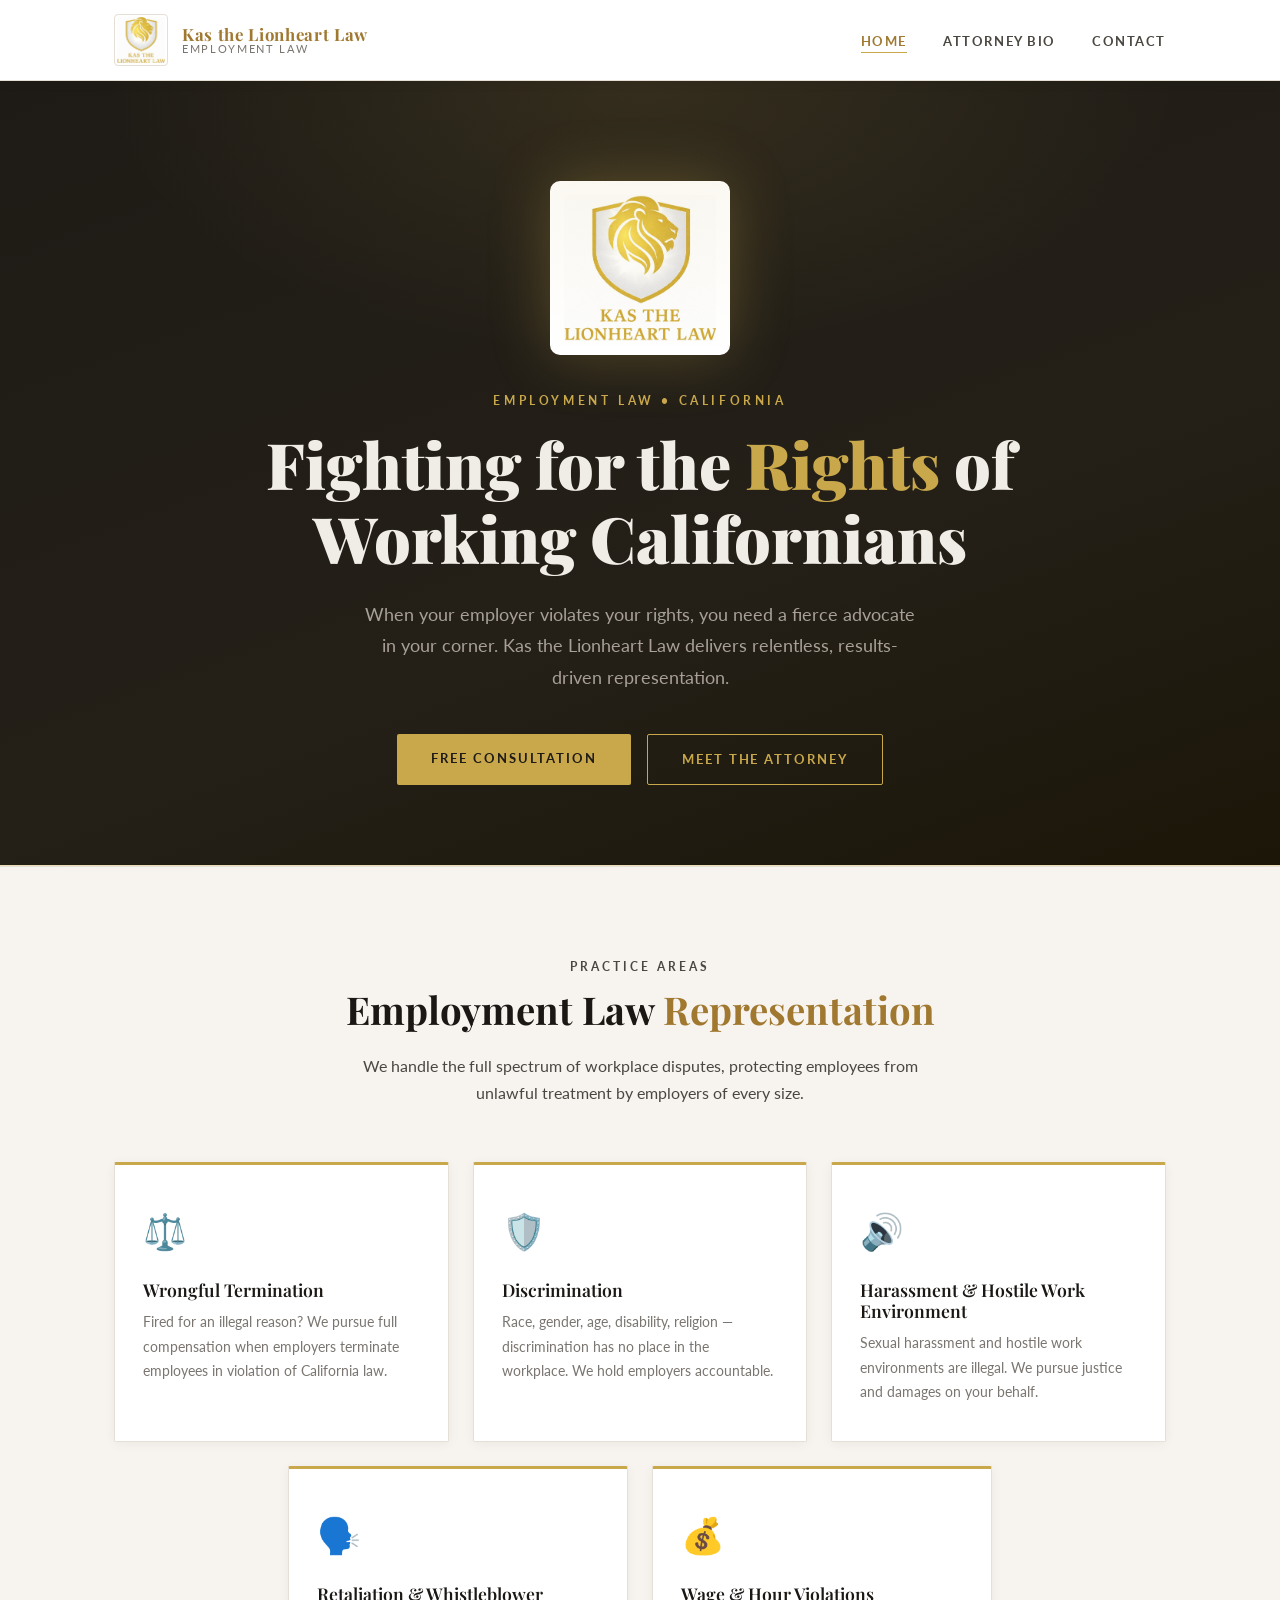
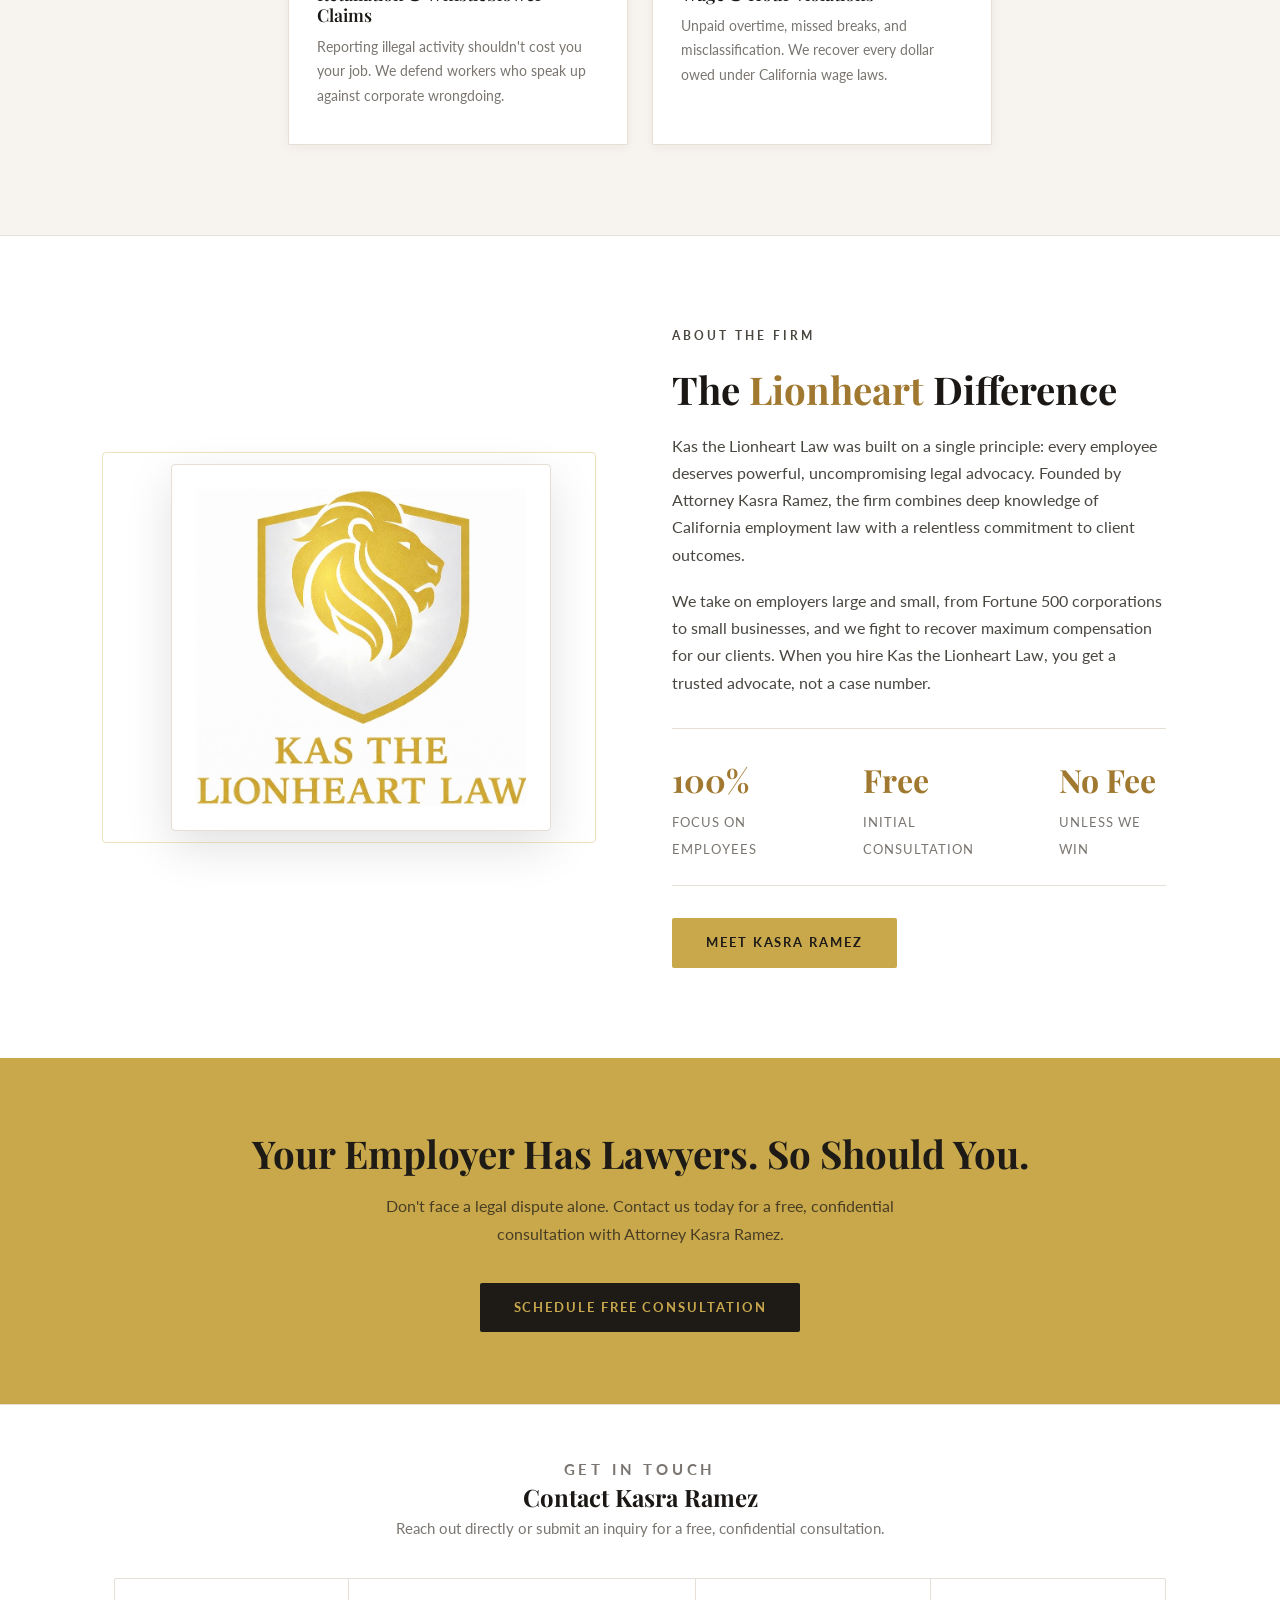
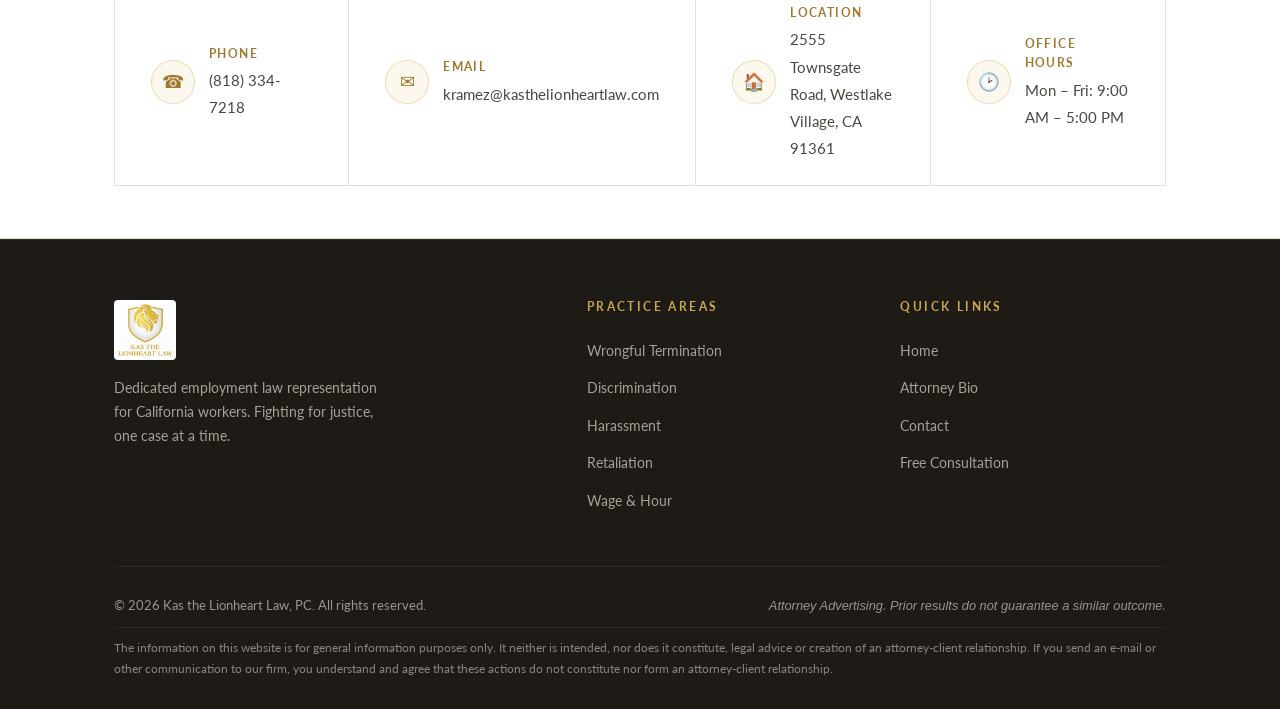
==== commit 5261f66b: "Update phone number in contact section" ====
--- a/index.html
+++ b/index.html
@@ -162,7 +162,7 @@
           <div class="home-contact-item-icon">&#9742;</div>
           <div class="home-contact-item-text">
             <strong>Phone</strong>
-            <a href="tel:2137864528">(213) 786-4528</a>
+            <a href="tel:818334-7218">(818) 334-7218</a>
           </div>
         </div>
         <div class="home-contact-item">
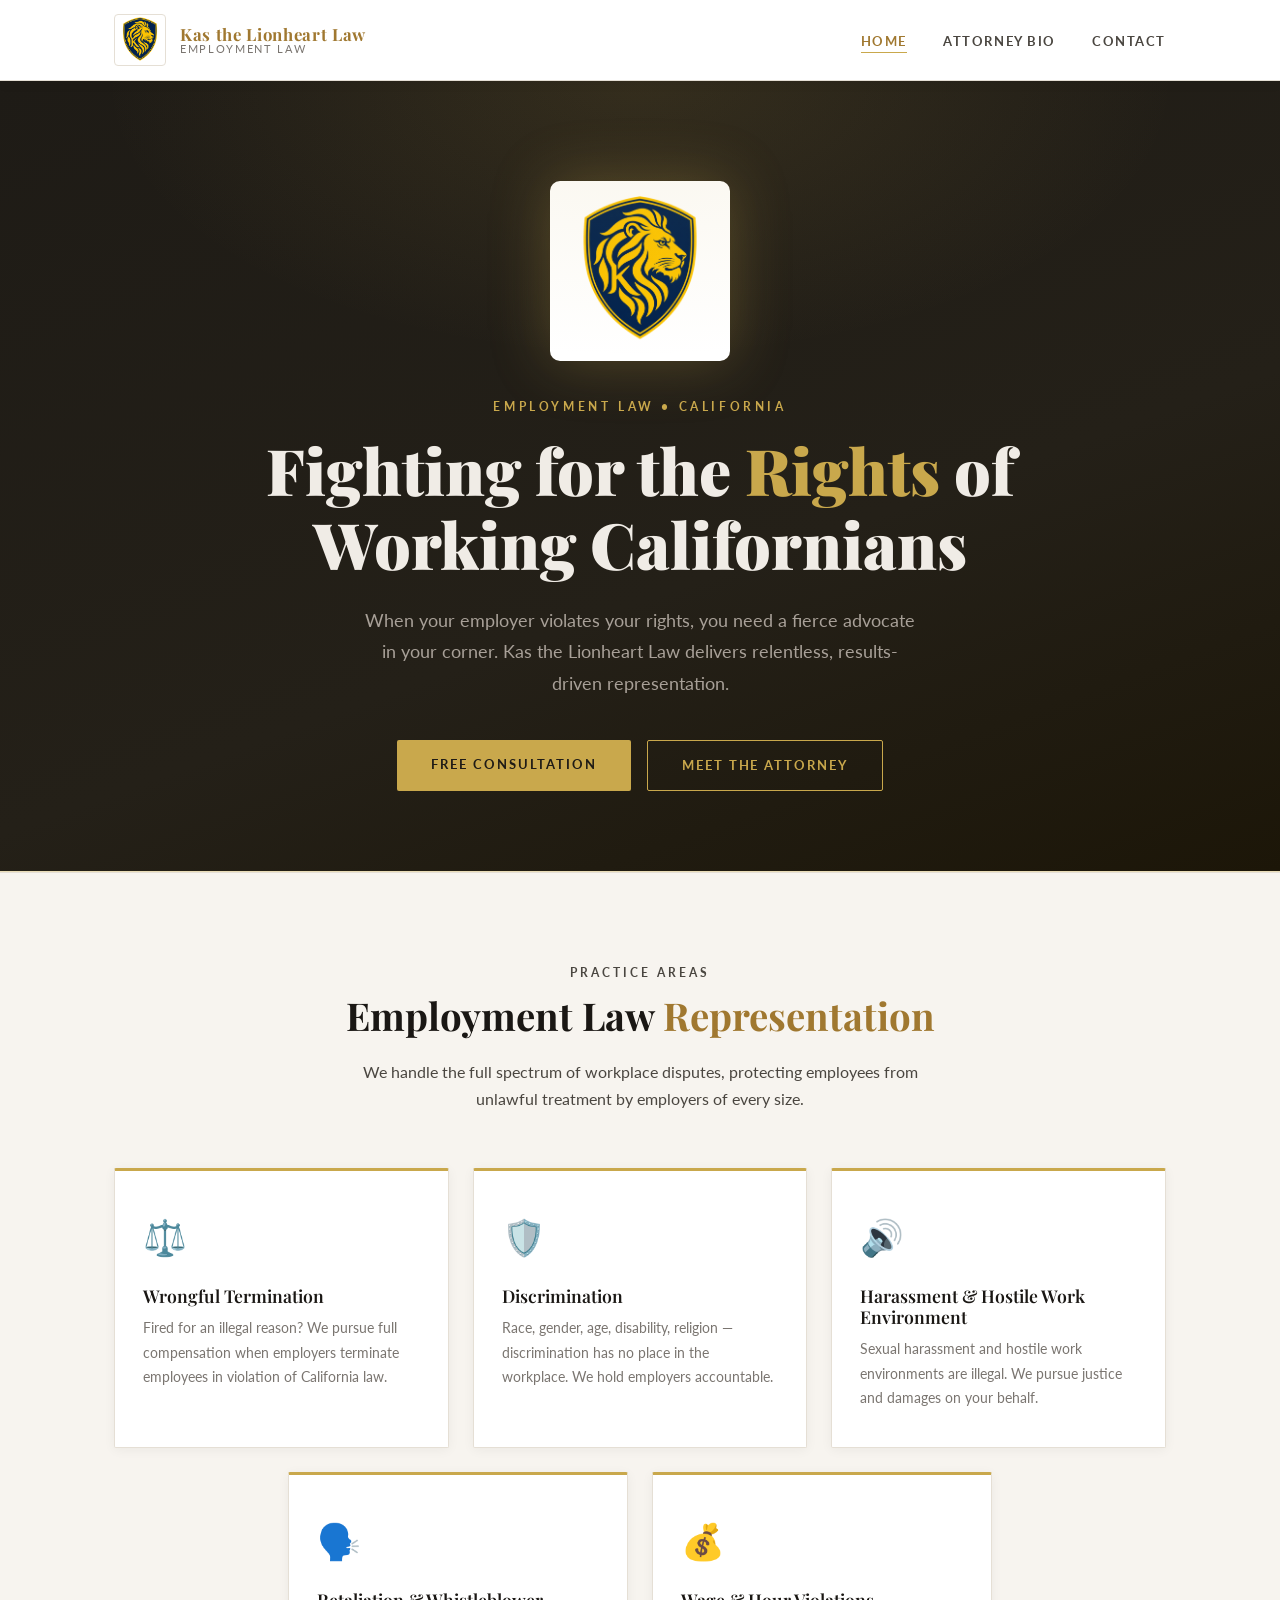
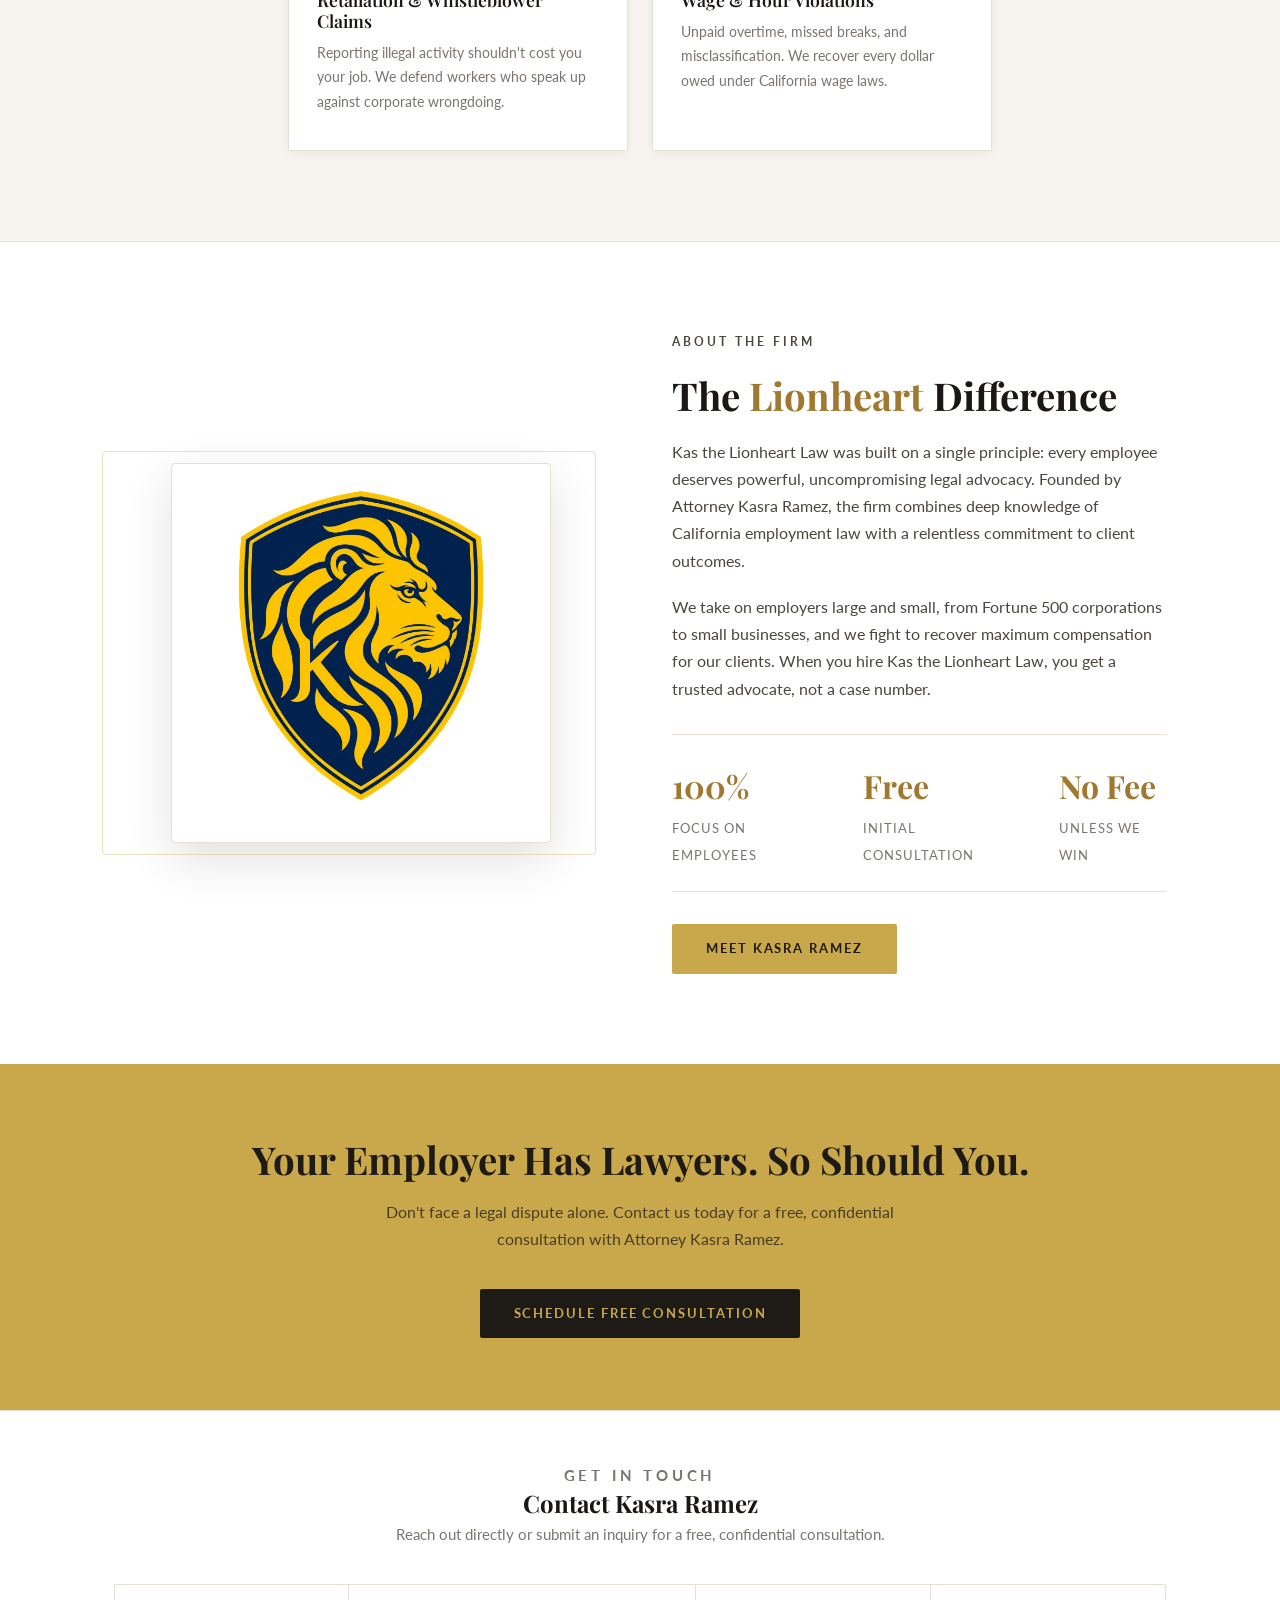
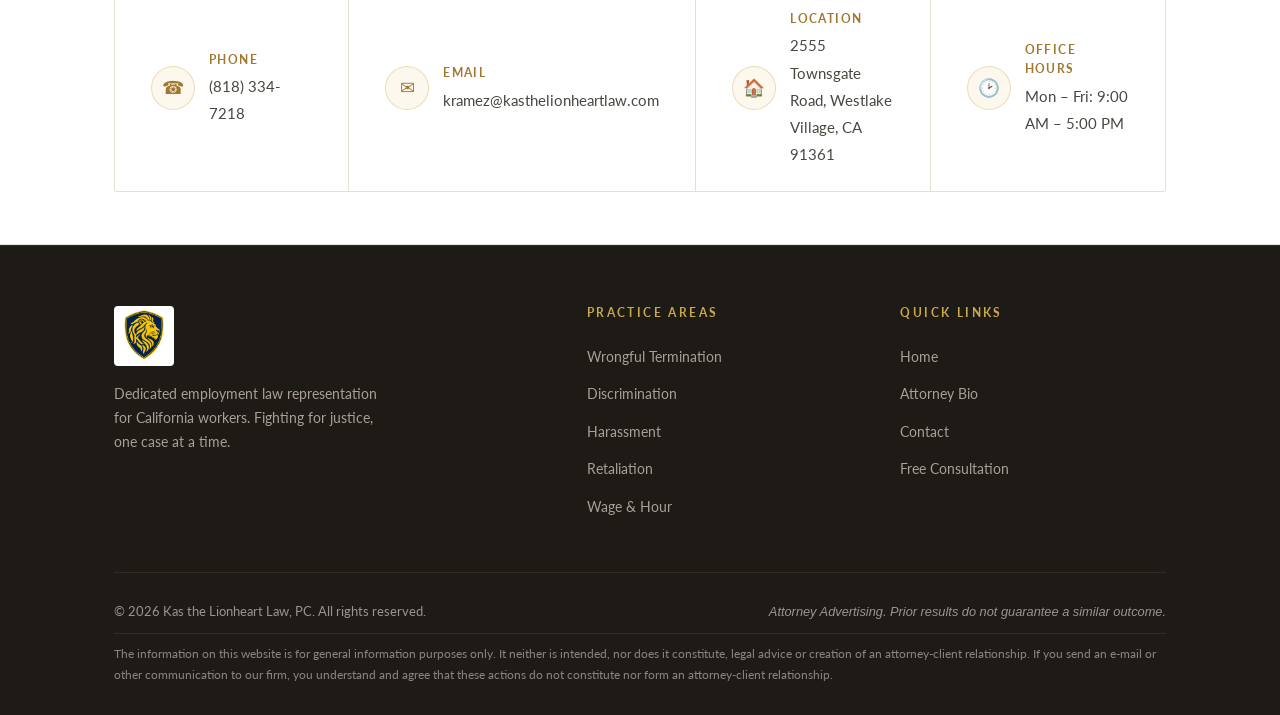
==== commit 9eafde12: "update the logo" ====
--- a/index.html
+++ b/index.html
@@ -13,7 +13,7 @@
   <nav class="navbar">
     <div class="container">
       <a href="index.html" class="navbar-brand">
-        <img src="images/logo.jpg" alt="Kas the Lionheart Law Logo" />
+        <img src="images/logo.png" alt="Kas the Lionheart Law Logo" />
         <div class="brand-text">
           <span class="firm-name">Kas the Lionheart Law</span>
           <span class="firm-sub">Employment Law</span>
@@ -31,7 +31,7 @@
   <section class="hero">
     <div class="container">
       <div class="hero-logo-wrap">
-        <img src="images/logo.jpg" alt="Kas the Lionheart Law" />
+        <img src="images/logo.png" alt="Kas the Lionheart Law" />
       </div>
       <p class="hero-eyebrow">Employment Law &bull; California</p>
       <h1>
@@ -101,7 +101,7 @@
   <section class="about-strip">
     <div class="container">
       <div class="about-strip-img">
-        <img src="images/logo.jpg" alt="Kas the Lionheart Law" style="background:#fff;padding:24px;border-radius:4px;" />
+        <img src="images/logo.png" alt="Kas the Lionheart Law" style="background:#fff;padding:24px;border-radius:4px;" />
       </div>
       <div class="about-strip-text">
         <p class="section-label">About the Firm</p>
@@ -196,7 +196,7 @@
       <div class="footer-grid">
 
         <div class="footer-brand">
-          <img src="images/logo.jpg" alt="Kas the Lionheart Law" />
+          <img src="images/logo.png" alt="Kas the Lionheart Law" />
           <p>Dedicated employment law representation for California workers. Fighting for justice, one case at a time.</p>
         </div>
 
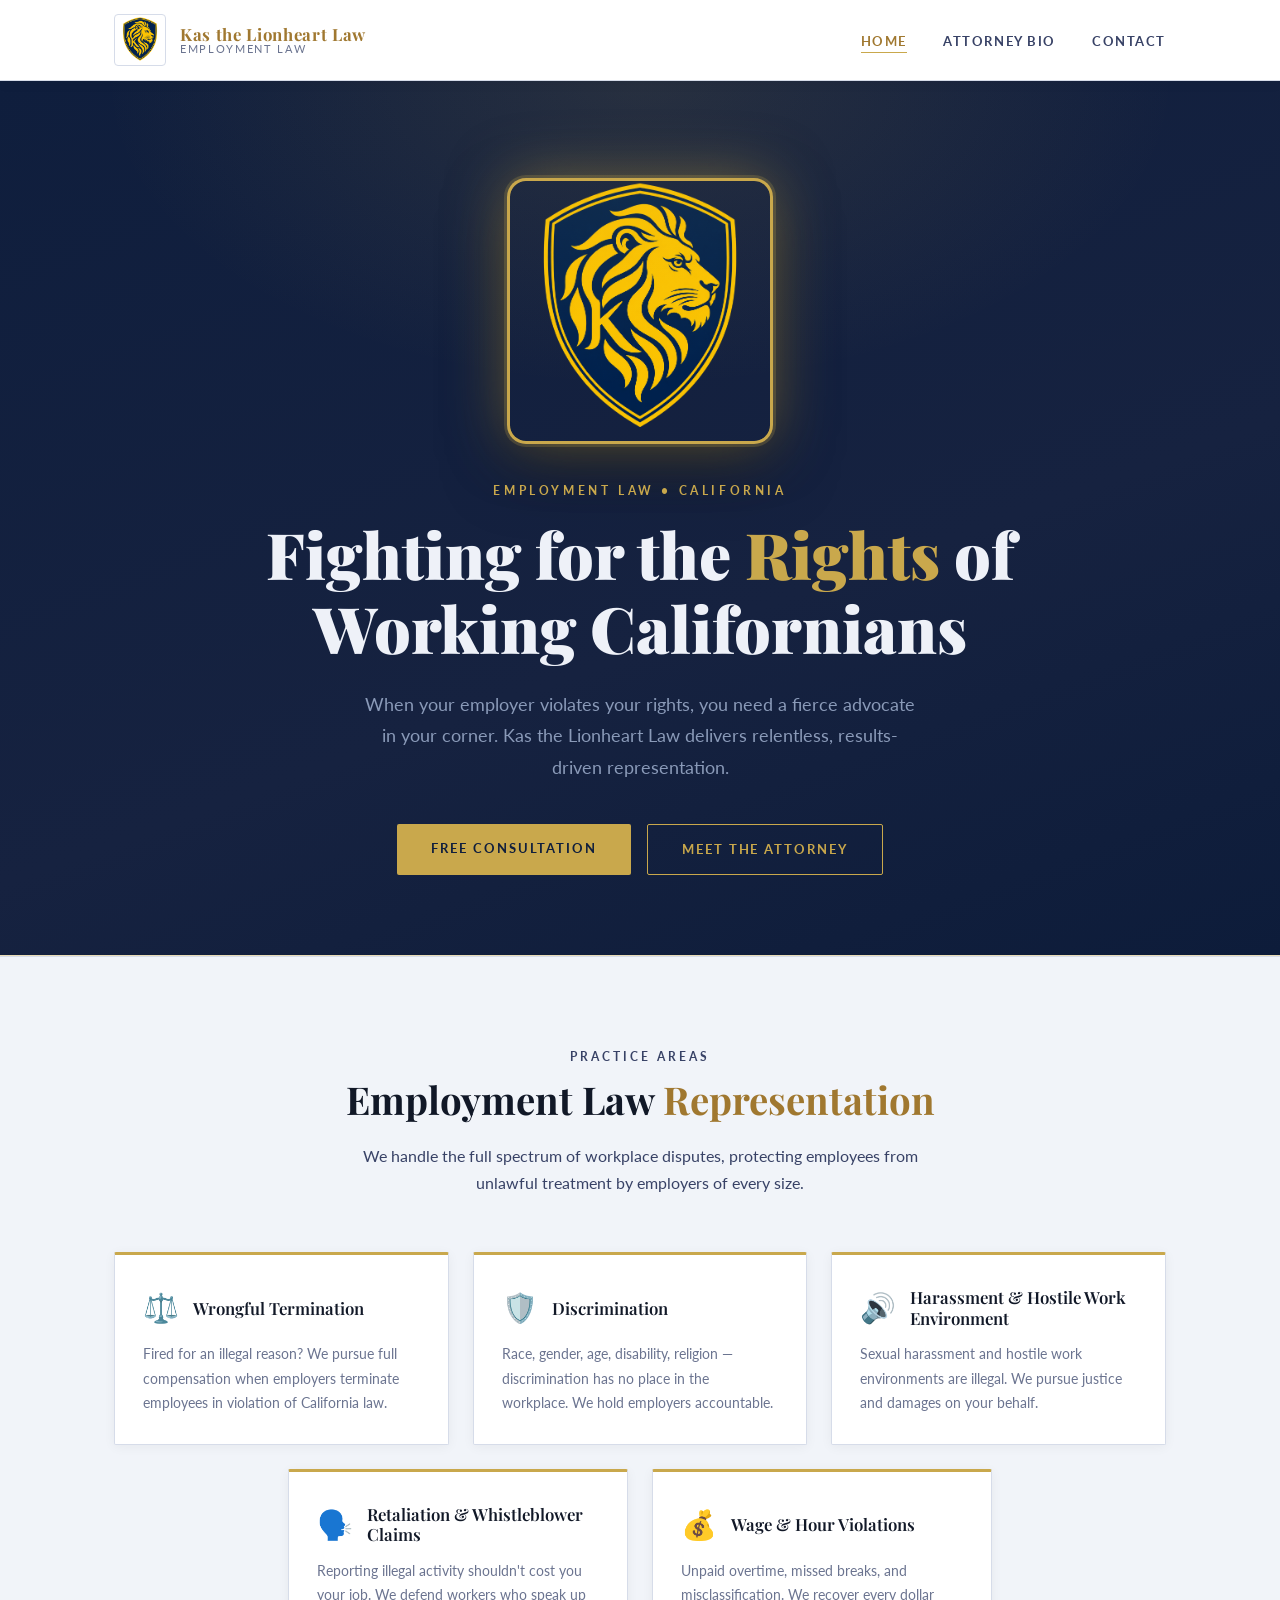
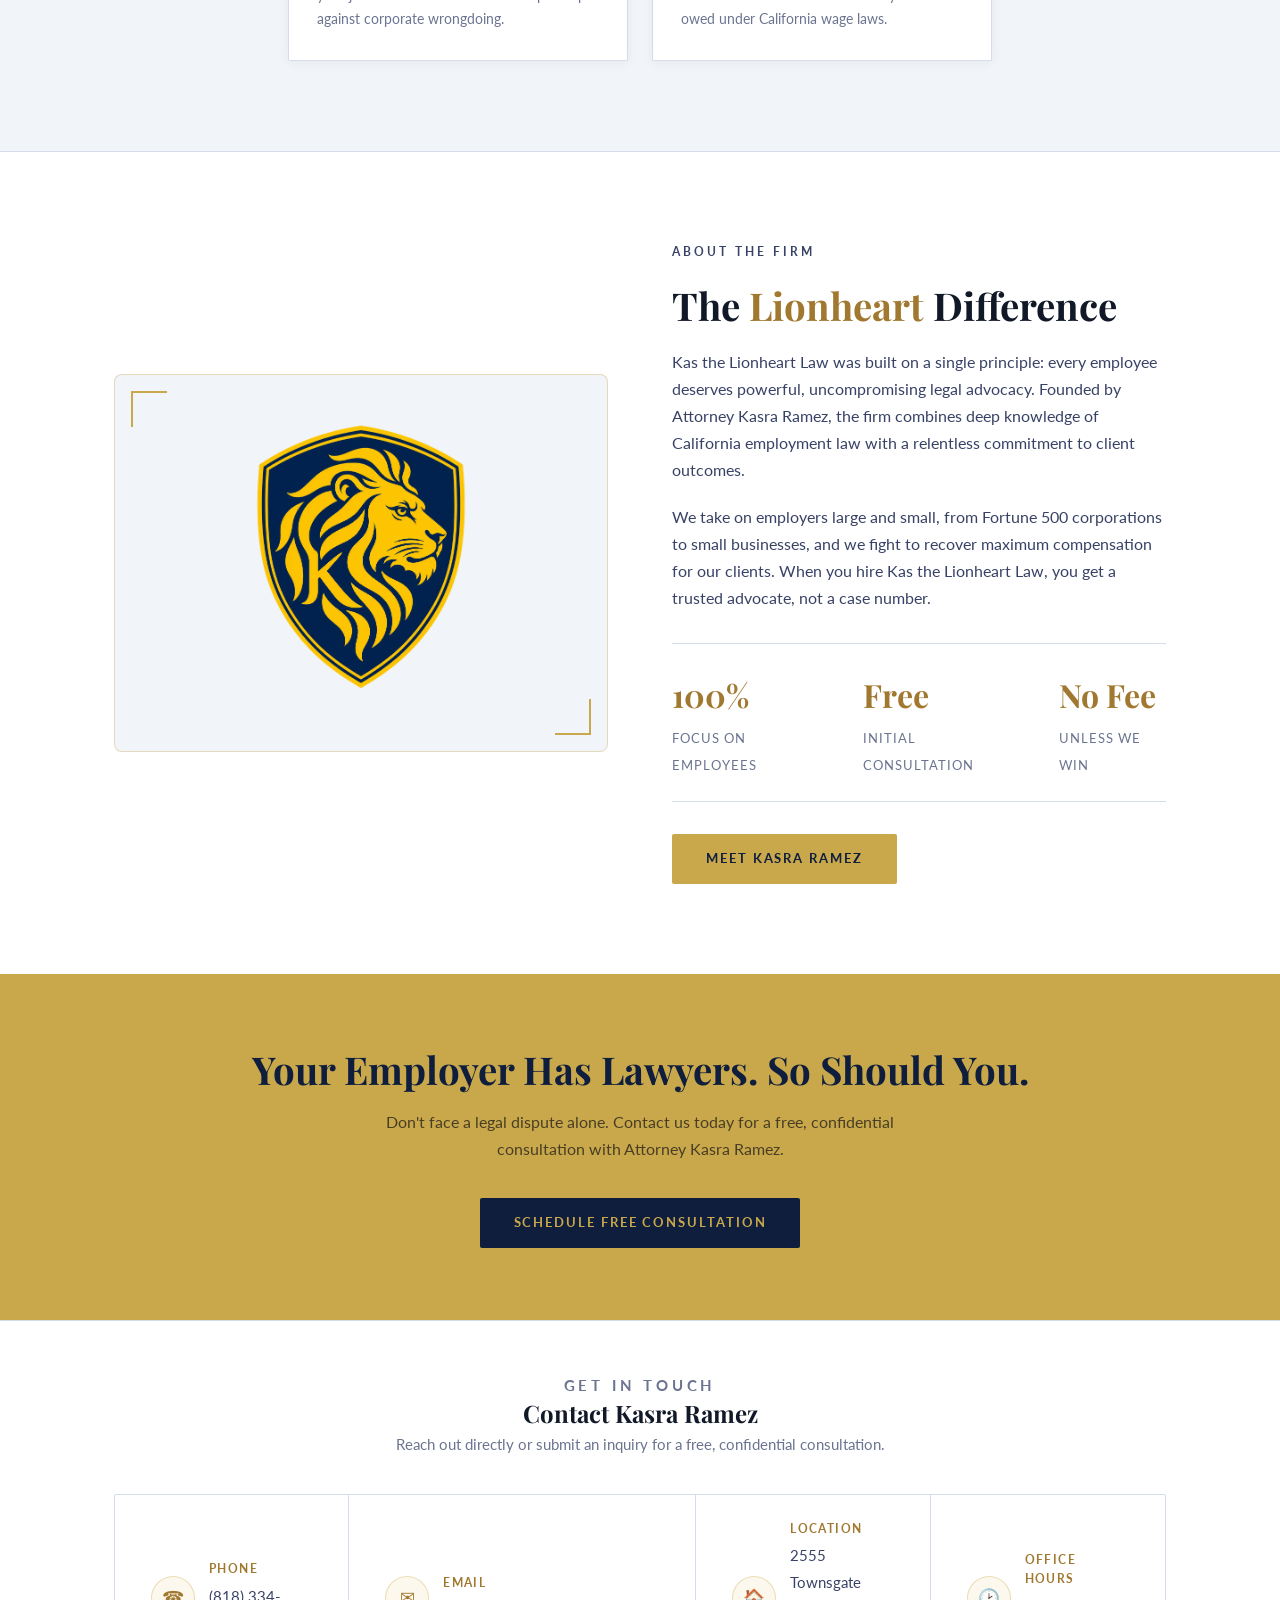
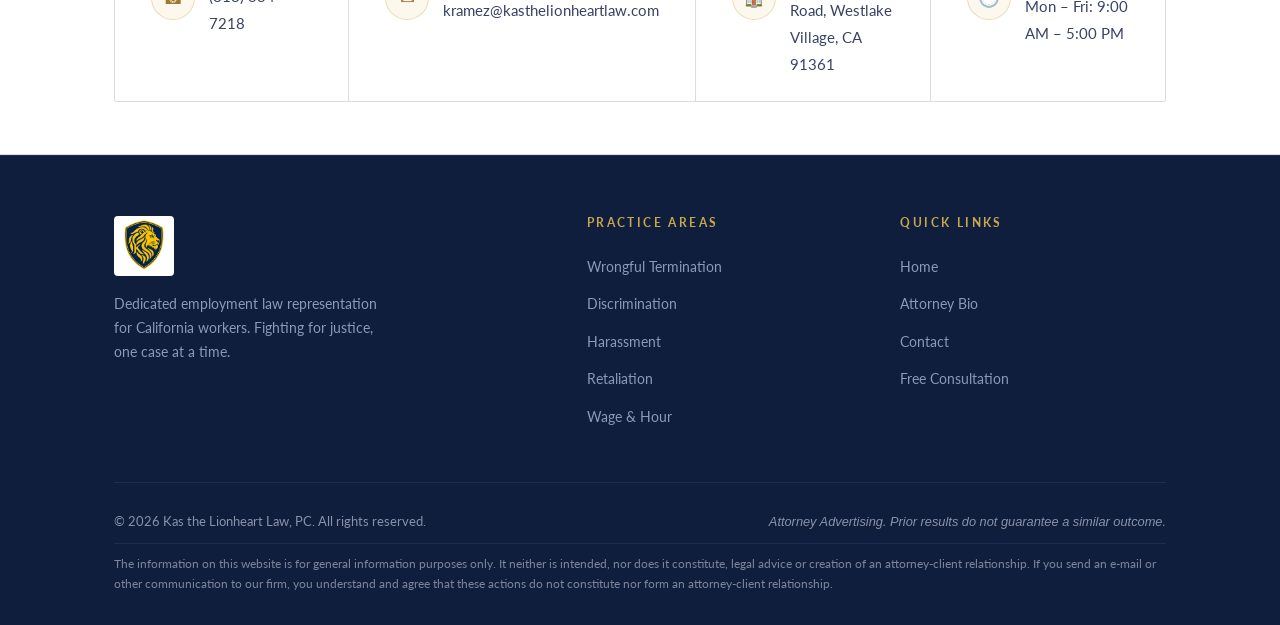
==== commit 9080a669: "update the style" ====
--- a/index.html
+++ b/index.html
@@ -101,7 +101,7 @@
   <section class="about-strip">
     <div class="container">
       <div class="about-strip-img">
-        <img src="images/logo.png" alt="Kas the Lionheart Law" style="background:#fff;padding:24px;border-radius:4px;" />
+        <img src="images/logo.png" alt="Kas the Lionheart Law" />
       </div>
       <div class="about-strip-text">
         <p class="section-label">About the Firm</p>
--- a/styles.css
+++ b/styles.css
@@ -1,7 +1,7 @@
 ﻿/* ===========================
    KAS THE LIONHEART LAW
    Global Stylesheet
-   Theme: White / Gold / Gray
+   Theme: White / Gold / Navy
    =========================== */
 
 @import url('https://fonts.googleapis.com/css2?family=Playfair+Display:wght@400;600;700;900&family=Lato:wght@300;400;700&display=swap');
@@ -22,26 +22,26 @@
 
   /* Page surfaces */
   --bg-white:    #ffffff;
-  --bg-off:      #f7f4ef;
+  --bg-off:      #f1f4f9;
   --bg-card:     #ffffff;
 
   /* Dark surfaces - hero & footer only */
-  --dark:        #1e1b16;
-  --dark-soft:   #272420;
+  --dark:        #0f1e3d;
+  --dark-soft:   #162240;
 
   /* Text */
-  --text:        #1a1714;
-  --text-mid:    #4a4640;
-  --text-muted:  #7a7570;
+  --text:        #111827;
+  --text-mid:    #384266;
+  --text-muted:  #6b7490;
 
   /* Borders */
-  --border:      #e5dfd5;
-  --border-dark: #2e2a24;
+  --border:      #d6dce9;
+  --border-dark: #1a2d52;
   --border-gold: rgba(201,168,76,0.35);
 
   /* White text (dark sections only) */
-  --on-dark:     #f0ece6;
-  --on-dark-dim: #a8a098;
+  --on-dark:     #eef1f8;
+  --on-dark-dim: #8a9ab8;
 
   --font-serif:  'Playfair Display', Georgia, serif;
   --font-sans:   'Lato', Arial, sans-serif;
@@ -110,7 +110,7 @@
 /* === HERO (dark - intentional) === */
 .hero {
   position: relative;
-  background: linear-gradient(160deg, var(--dark) 0%, #242018 60%, #1c1608 100%);
+  background: linear-gradient(160deg, var(--dark) 0%, #162240 60%, #0d1c3a 100%);
   padding: 100px 0 80px; overflow: hidden; text-align: center;
 }
 .hero::before {
@@ -120,15 +120,14 @@
 }
 .hero-logo-wrap {
   display: block;
-  width: 180px;
+  width: 260px;
   max-width: calc(100% - 48px);
-  margin: 0 auto 36px;
-  background: #fff;
-  border-radius: 10px;
-  padding: 14px;
-  box-shadow: 0 0 60px rgba(201,168,76,0.3);
-}
-.hero-logo-wrap img { width: 100%; height: auto; display: block; border-radius: 4px; }
+  margin: 0 auto 40px;
+  border-radius: 16px;
+  overflow: hidden;
+  box-shadow: 0 0 0 3px var(--gold), 0 0 0 6px rgba(201,168,76,0.2), 0 0 60px rgba(201,168,76,0.5), 0 24px 64px rgba(0,0,0,0.5);
+}
+.hero-logo-wrap img { width: 100%; height: auto; display: block; }
 .hero-eyebrow { font-family: var(--font-sans); font-size: 0.75rem; font-weight: 700; letter-spacing: 0.3em; text-transform: uppercase; color: var(--gold); margin-bottom: 16px; }
 .hero h1 { font-size: clamp(2.2rem, 5vw, 4rem); font-weight: 900; max-width: 760px; margin: 0 auto 24px; line-height: 1.15; color: var(--on-dark); }
 .hero h1 em { font-style: normal; color: var(--gold); }
@@ -154,20 +153,26 @@
 .services-grid .service-card { flex: 1 1 280px; max-width: 340px; width: 100%; }
 .service-card {
   background: var(--bg-card); border: 1px solid var(--border); border-top: 3px solid var(--gold);
-  padding: 36px 28px; border-radius: 2px; box-shadow: 0 2px 12px rgba(0,0,0,0.05);
+  padding: 28px; border-radius: 2px; box-shadow: 0 2px 12px rgba(0,0,0,0.05);
   transition: transform 0.3s ease, box-shadow 0.3s ease;
+  display: grid;
+  grid-template-columns: auto 1fr;
+  grid-template-rows: auto auto;
+  column-gap: 14px;
+  align-items: center;
 }
 .service-card:hover { transform: translateY(-4px); box-shadow: 0 12px 36px rgba(0,0,0,0.1); }
-.service-icon { font-size: 2.2rem; margin-bottom: 18px; }
-.service-card h3 { font-size: 1.1rem; font-weight: 600; margin-bottom: 10px; color: var(--text); }
-.service-card p { font-size: 0.9rem; color: var(--text-muted); margin: 0; }
+.service-icon { font-size: 1.8rem; margin-bottom: 0; grid-column: 1; grid-row: 1; align-self: center; }
+.service-card h3 { font-size: 1.05rem; font-weight: 600; margin-bottom: 0; color: var(--text); grid-column: 2; grid-row: 1; align-self: center; }
+.service-card p { font-size: 0.9rem; color: var(--text-muted); margin: 10px 0 0 0; grid-column: 1 / -1; grid-row: 2; }
 
 /* === ABOUT STRIP === */
 .about-strip { padding: 90px 0; background: var(--bg-white); }
 .about-strip .container { display: grid; grid-template-columns: 1fr 1fr; gap: 64px; align-items: center; }
-.about-strip-img { position: relative; }
-.about-strip-img img { border-radius: 4px; width: 100%; max-width: 380px; margin: 0 auto; box-shadow: 0 16px 48px rgba(0,0,0,0.12); border: 1px solid var(--border); }
-.about-strip-img::before { content: ''; position: absolute; top: -12px; left: -12px; right: 12px; bottom: -12px; border: 1px solid var(--border-gold); border-radius: 4px; pointer-events: none; }
+.about-strip-img { position: relative; display: flex; align-items: center; justify-content: center; background: var(--bg-off); border-radius: 8px; border: 1px solid var(--border-gold); padding: 48px; }
+.about-strip-img img { width: 100%; max-width: 280px; margin: 0 auto; display: block; }
+.about-strip-img::before { content: ''; position: absolute; top: 16px; left: 16px; width: 36px; height: 36px; border-top: 2px solid var(--gold); border-left: 2px solid var(--gold); pointer-events: none; }
+.about-strip-img::after { content: ''; position: absolute; bottom: 16px; right: 16px; width: 36px; height: 36px; border-bottom: 2px solid var(--gold); border-right: 2px solid var(--gold); pointer-events: none; }
 .about-strip-text .section-title { margin-bottom: 20px; }
 .about-strip-text p { color: var(--text-mid); margin-bottom: 1.2rem; }
 .stat-row { display: flex; gap: 40px; margin: 32px 0; padding: 24px 0; border-top: 1px solid var(--border); border-bottom: 1px solid var(--border); }
@@ -318,9 +323,9 @@
 .footer-col ul li a:hover { color: var(--gold); }
 .footer-bottom { display: flex; flex-direction: column; gap: 10px; padding-top: 28px; }
 .footer-bottom-top { display: flex; justify-content: space-between; align-items: center; flex-wrap: wrap; gap: 10px; }
-.footer-bottom p { font-size: 0.8rem; color: #9a9490; margin: 0; }
-.footer-advert { font-size: 0.78rem; color: #9a9490; font-style: italic; margin: 0; }
-.footer-bottom .disclaimer { font-size: 0.78rem; color: #8a8480; max-width: 100%; text-align: left; margin: 0; line-height: 1.65; border-top: 1px solid var(--border-dark); padding-top: 10px; }
+.footer-bottom p { font-size: 0.8rem; color: #8a92aa; margin: 0; }
+.footer-advert { font-size: 0.78rem; color: #8a92aa; font-style: italic; margin: 0; }
+.footer-bottom .disclaimer { font-size: 0.78rem; color: #7d8599; max-width: 100%; text-align: left; margin: 0; line-height: 1.65; border-top: 1px solid var(--border-dark); padding-top: 10px; }
 
 /* === RESPONSIVE === */
 @media (max-width: 900px) {
